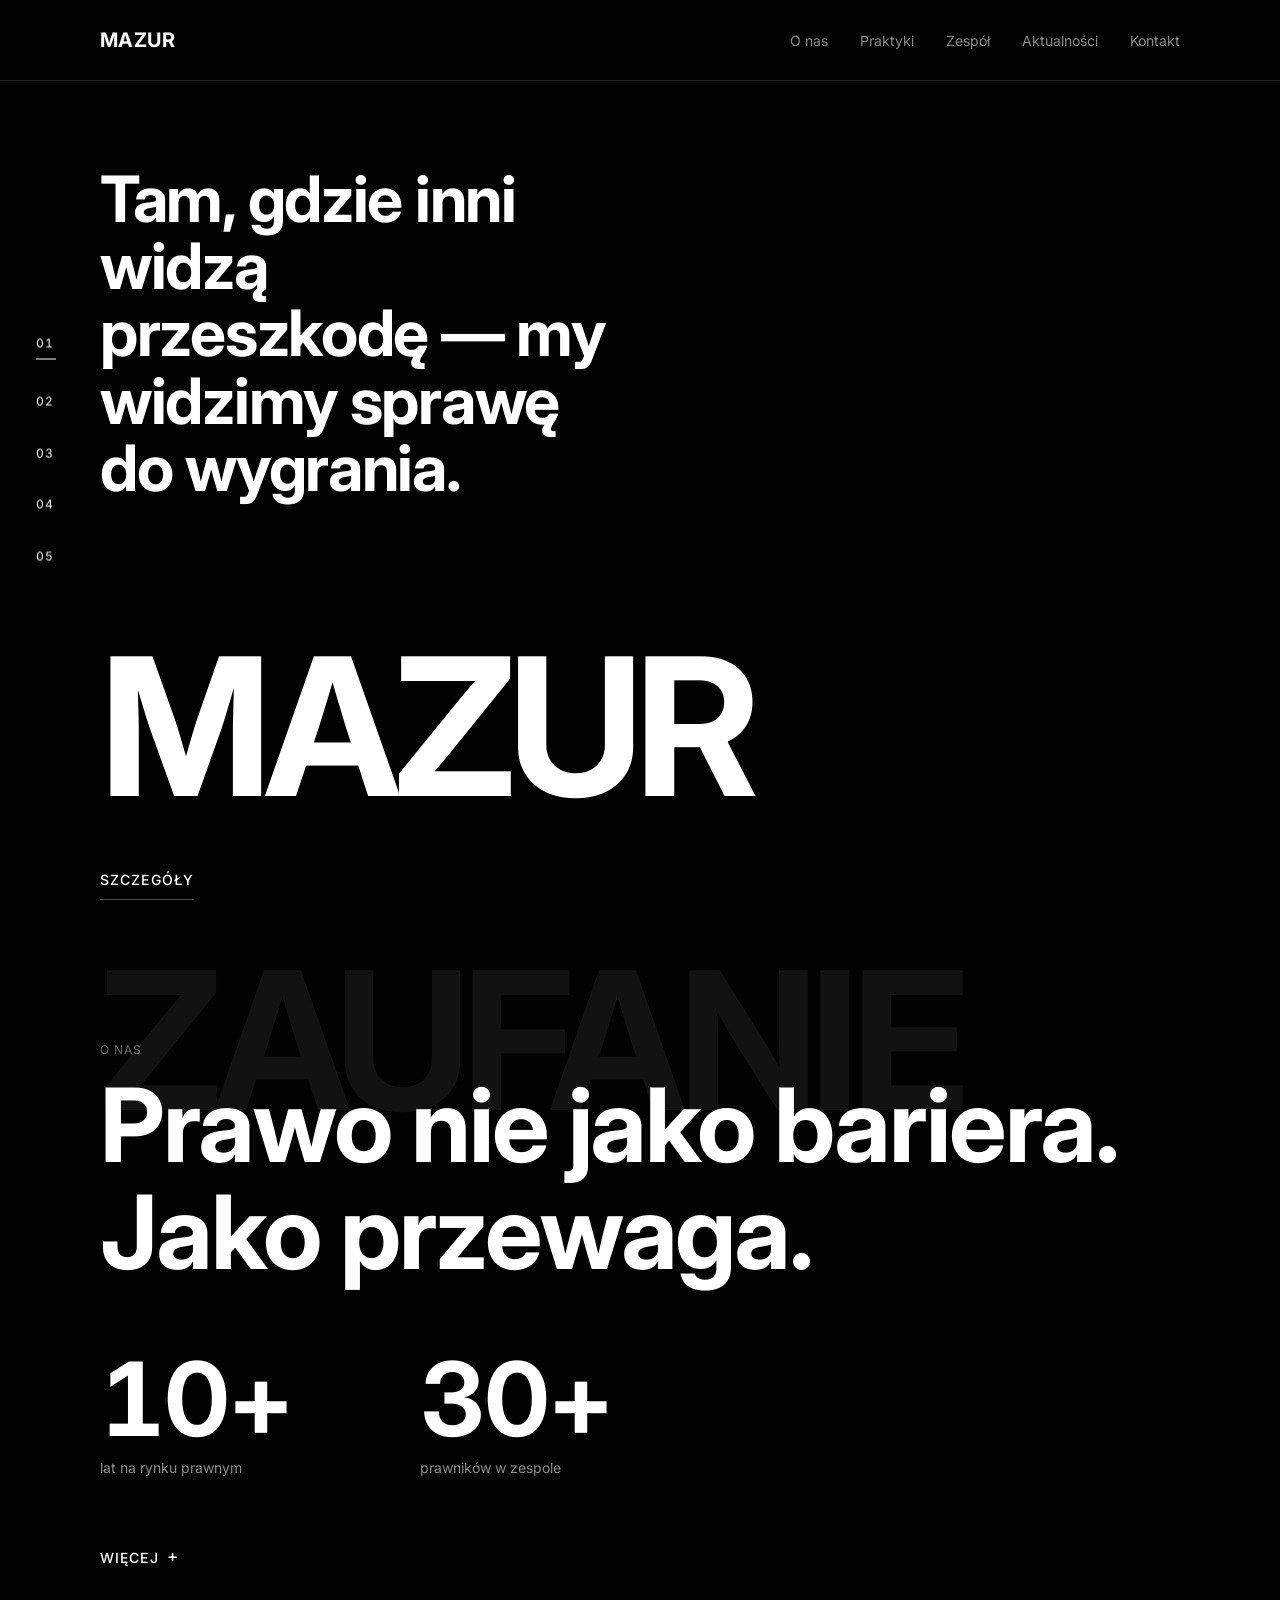
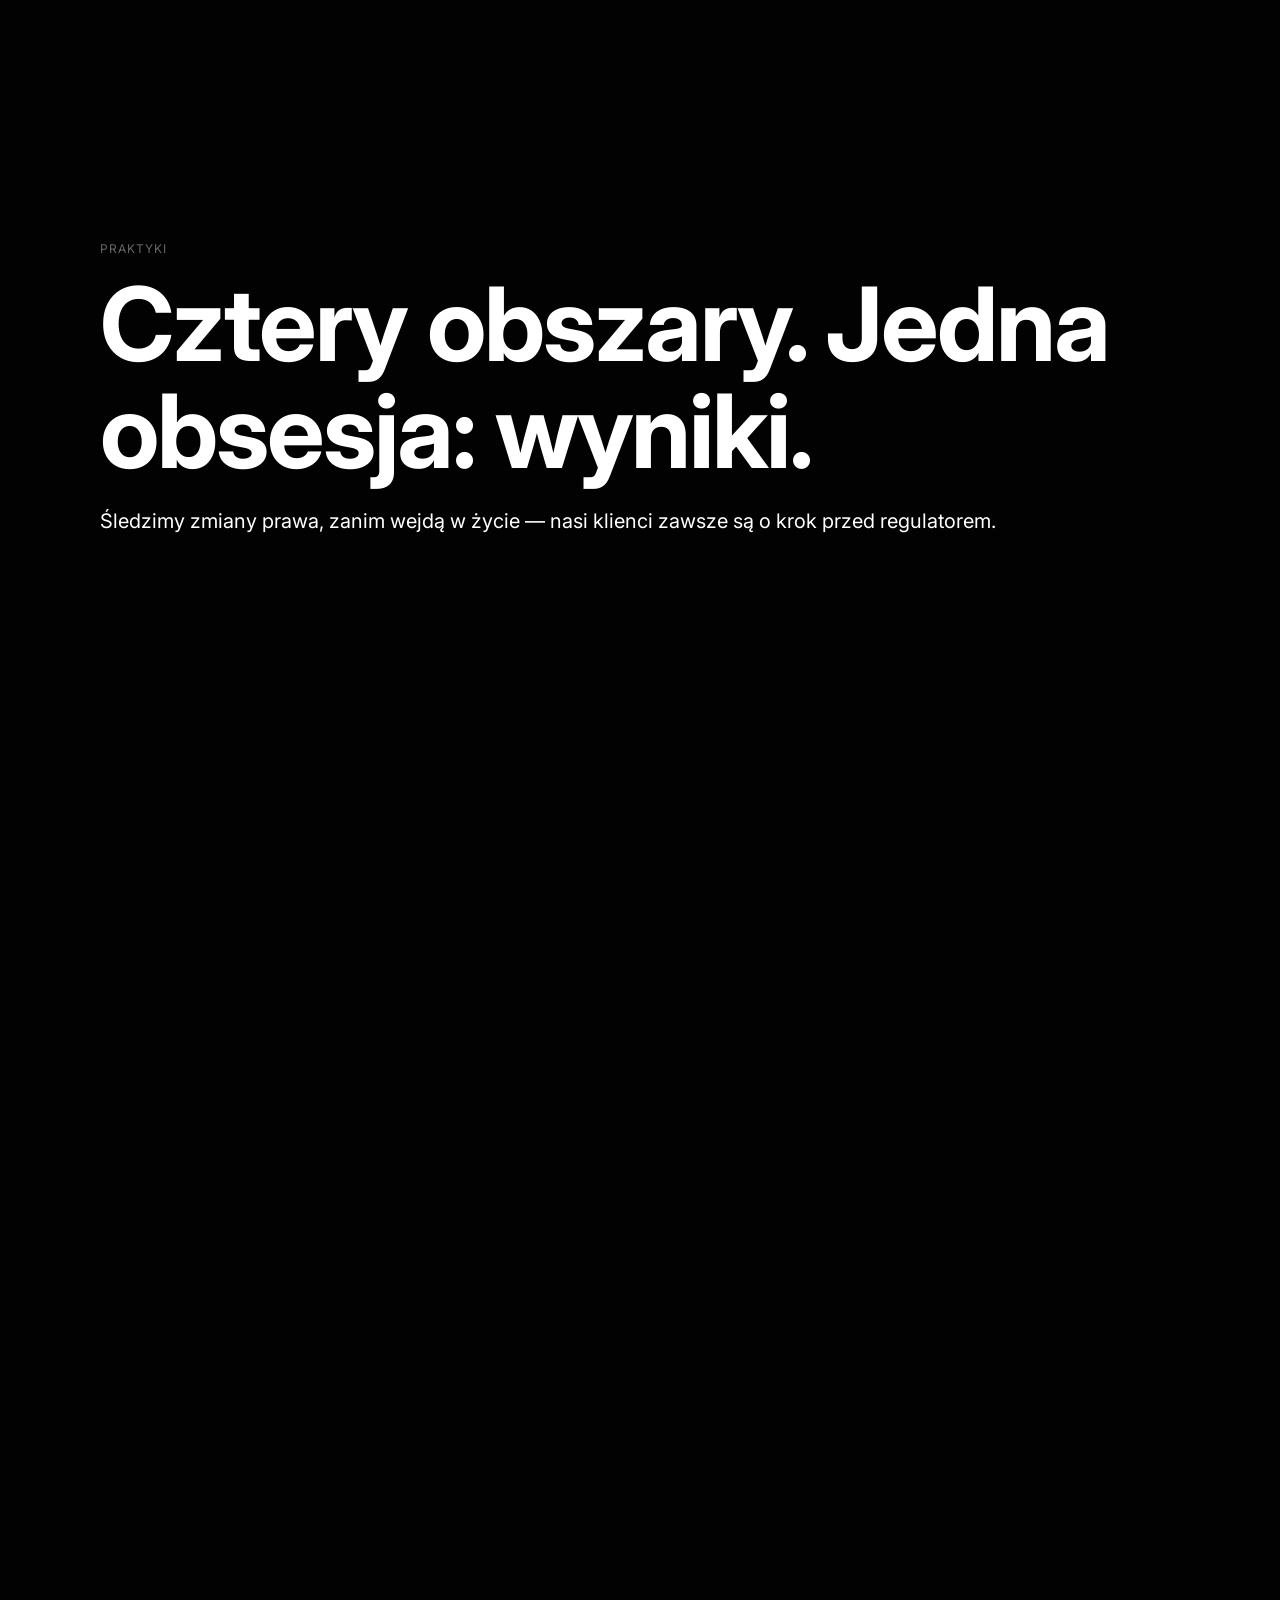
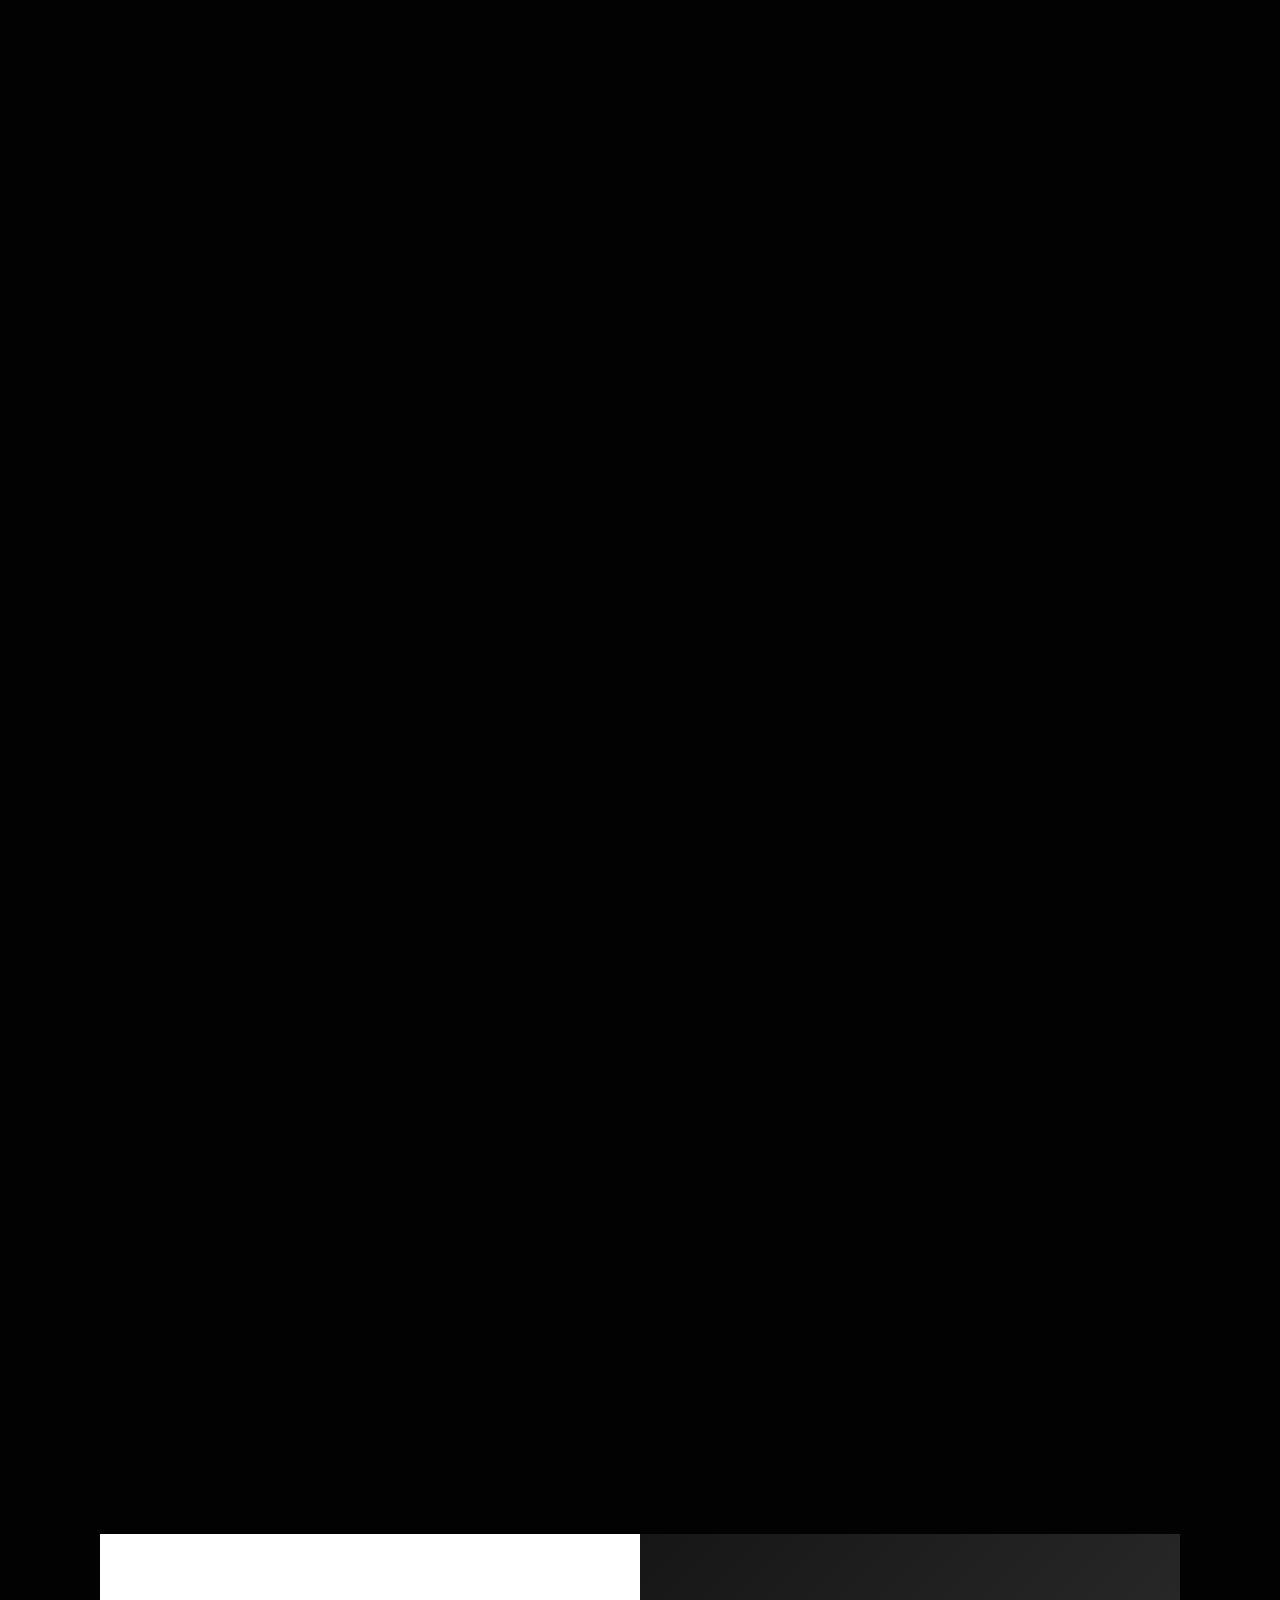
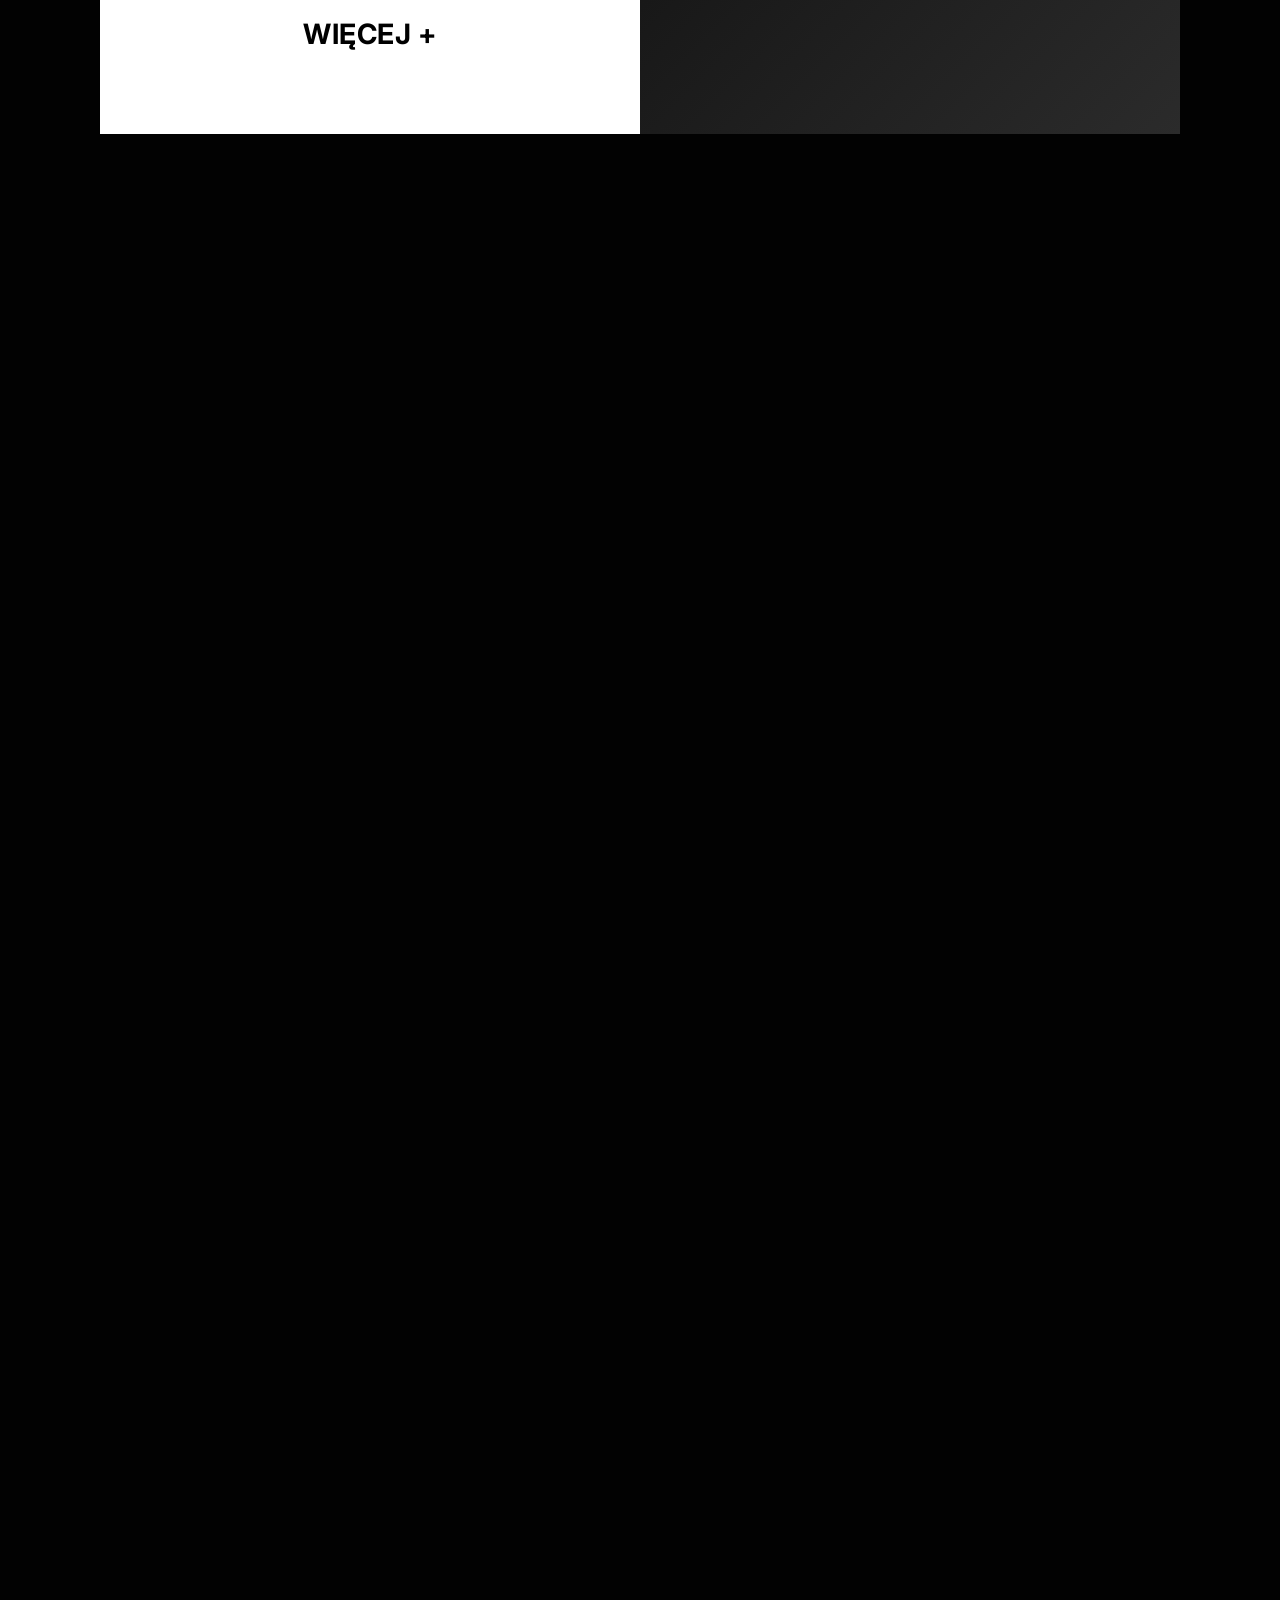
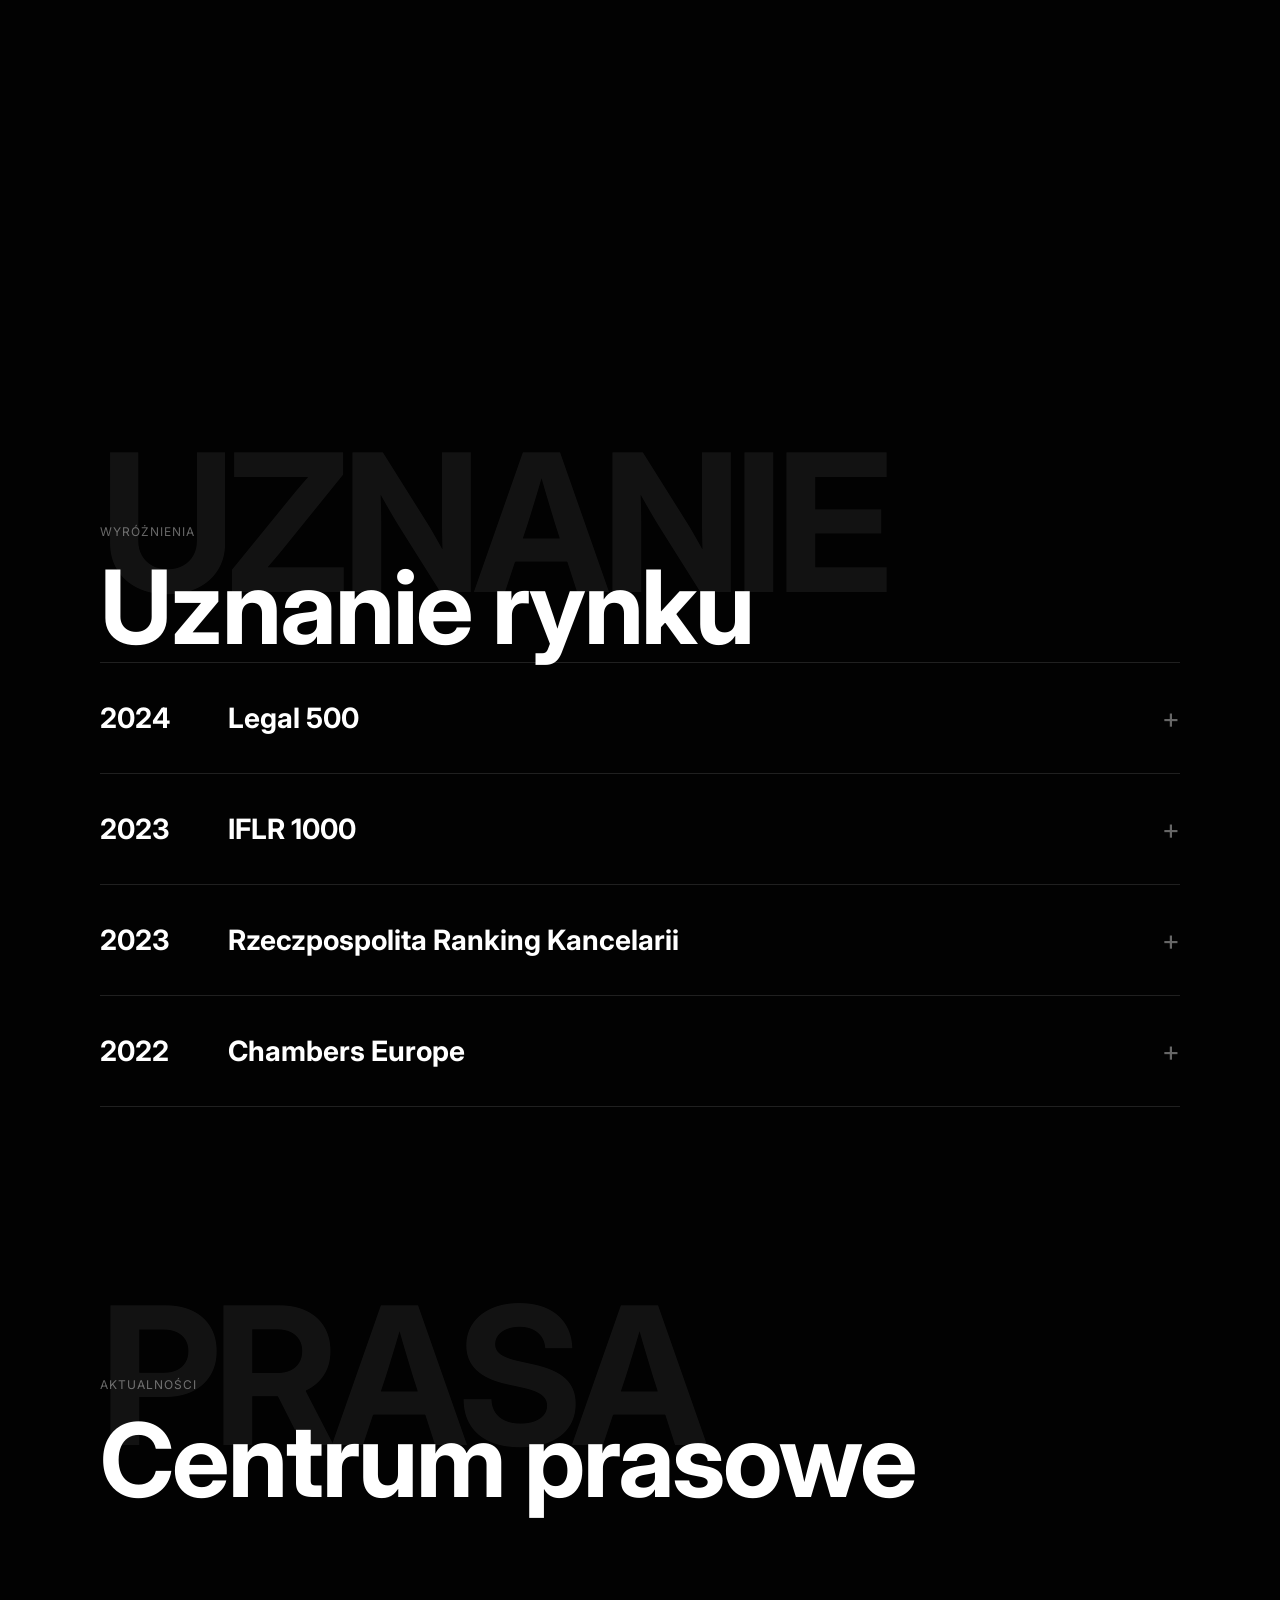
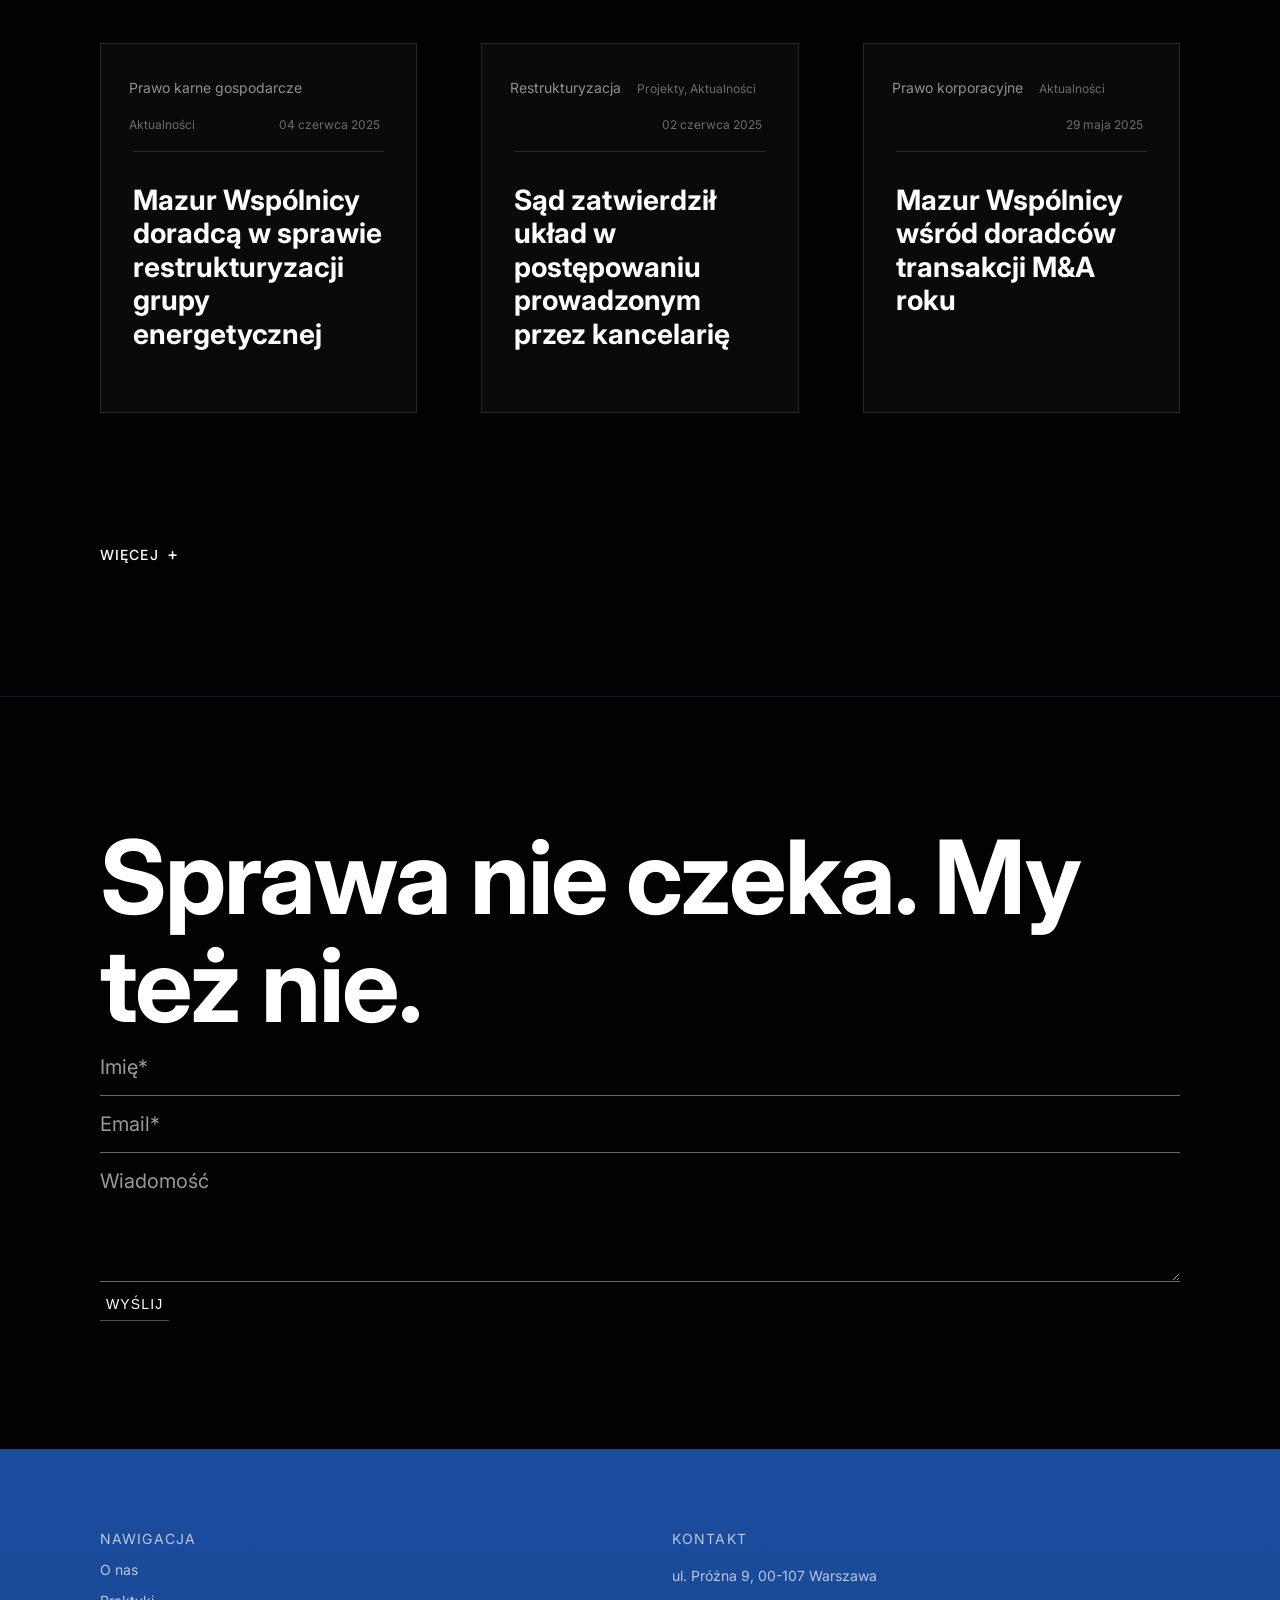
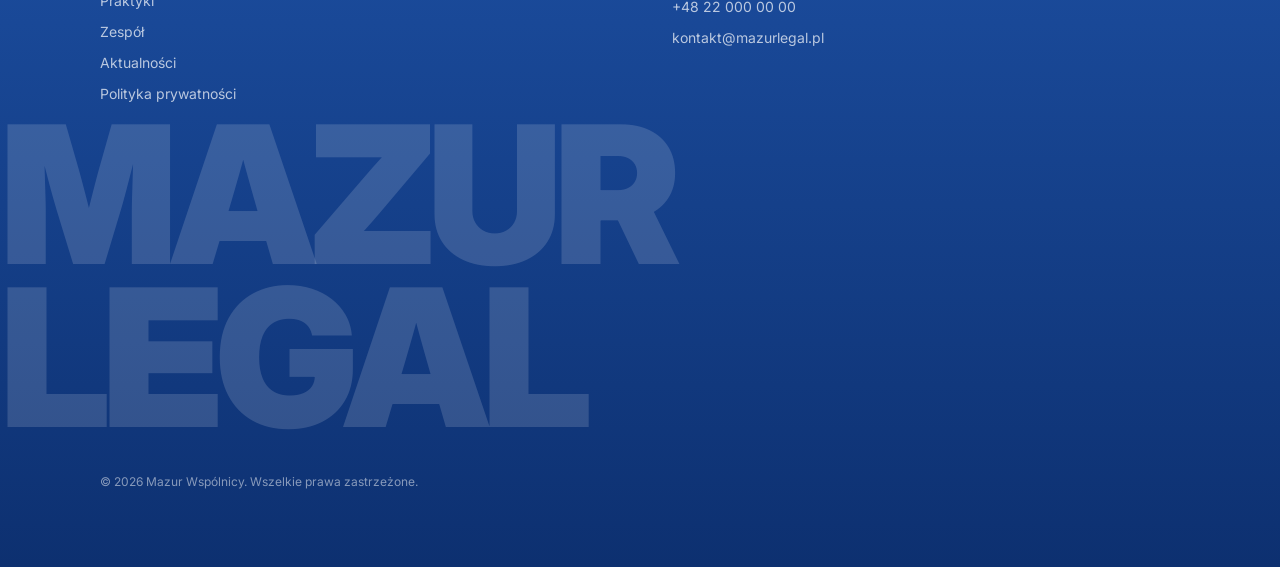
==== index.html @ 5cb29002 "Initial commit — Mazur Wspólnicy corporate site (PACTA EDITORIAL)" ====
<!DOCTYPE html>
<html lang="pl">
<head>
  <meta charset="UTF-8">
  <meta name="viewport" content="width=device-width, initial-scale=1.0">
  <title>Mazur Wspólnicy — Kancelaria Prawna Warszawa | Spory, M&amp;A, Restrukturyzacja</title>
  <meta name="description" content="Nowoczesna kancelaria dla biznesu który myśli inaczej. Prawo korporacyjne, spory, restrukturyzacja. Warszawa.">
  <meta property="og:type" content="website">
  <meta property="og:title" content="Mazur Wspólnicy · Prawo dla ambitnego biznesu">
  <meta property="og:description" content="Prawo korporacyjne, spory, restrukturyzacja. Warszawa.">
  <meta property="og:url" content="https://mazurlegal.pl">
  <meta property="og:image" content="assets/images/og-mazur.jpg">
  <link rel="canonical" href="https://mazurlegal.pl">
  <link rel="icon" type="image/svg+xml" href="data:image/svg+xml,<svg xmlns='http://www.w3.org/2000/svg' viewBox='0 0 32 32'><rect width='32' height='32' fill='%23020202'/><text x='4' y='24' font-family='sans-serif' font-weight='900' font-size='20' fill='white'>M</text></svg>">
  <link rel="stylesheet" href="design-system-editorial.css">
  <script type="application/ld+json">
  {
    "@context": "https://schema.org",
    "@type": "LegalService",
    "name": "Mazur Wspólnicy",
    "url": "https://mazurlegal.pl",
    "foundingDate": "2016",
    "description": "Nowoczesna kancelaria dla biznesu który myśli inaczej. Prawo korporacyjne, spory, restrukturyzacja. Warszawa.",
    "address": {
      "@type": "PostalAddress",
      "streetAddress": "ul. Próżna 9",
      "addressLocality": "Warszawa",
      "postalCode": "00-107",
      "addressCountry": "PL"
    },
    "telephone": "+48-22-000-00-00",
    "email": "kontakt@mazurlegal.pl",
    "knowsAbout": ["Spory sądowe", "Prawo karne gospodarcze", "Restrukturyzacja", "Prawo korporacyjne", "M&A"],
    "areaServed": "Polska"
  }
  </script>
  <script type="application/ld+json">
  {
    "@context": "https://schema.org",
    "@type": "LocalBusiness",
    "name": "Mazur Wspólnicy",
    "url": "https://mazurlegal.pl",
    "telephone": "+48-22-000-00-00",
    "email": "kontakt@mazurlegal.pl",
    "image": "https://mazurlegal.pl/assets/images/og-mazur.jpg",
    "priceRange": "$$$$",
    "address": {
      "@type": "PostalAddress",
      "streetAddress": "ul. Próżna 9",
      "addressLocality": "Warszawa",
      "postalCode": "00-107",
      "addressCountry": "PL"
    },
    "geo": {
      "@type": "GeoCoordinates",
      "latitude": 52.2335,
      "longitude": 21.0062
    },
    "openingHoursSpecification": [
      {
        "@type": "OpeningHoursSpecification",
        "dayOfWeek": ["Monday","Tuesday","Wednesday","Thursday","Friday"],
        "opens": "09:00",
        "closes": "18:00"
      }
    ]
  }
  </script>
</head>
<body>

<a href="#main" class="skip-link">Przejdź do treści głównej</a>

<!-- ═══════════════════════════════════════════════════════════
     NAV — recipe: nav-editorial
     ctaInHeader = false (brak CTA w nav)
     numerale 01-05 tylko w mobile overlay
     ═══════════════════════════════════════════════════════════ -->
<nav class="nav" aria-label="Główna nawigacja">
  <div class="nav-inner">
    <a href="index.html" class="nav-logo">
      MAZUR<span class="nav-logo-sub"></span>
    </a>
    <ul class="nav-links">
      <li><a href="o-kancelarii.html">O nas</a></li>
      <li><a href="praktyki.html">Praktyki</a></li>
      <li><a href="zespol.html">Zespół</a></li>
      <li><a href="aktualnosci.html">Aktualności</a></li>
      <li><a href="#contact">Kontakt</a></li>
    </ul>
    <button id="menu-toggle" class="nav-burger" aria-expanded="false"
            aria-controls="mobile-menu" aria-label="Otwórz menu">☰</button>
  </div>
</nav>

<!-- ═══════════════════════════════════════════════════════════
     CHAPTER INDICATOR — numerale 01-05 (#9)
     Trwała nić rozdziałów, sprzężona ze scrollem, mix-blend-mode
     daje kontrast nad czernią i bielą. Desktop only.
     ═══════════════════════════════════════════════════════════ -->
<nav class="chapter-nav" aria-label="Wskaźnik rozdziału" aria-hidden="true">
  <a href="#about"      data-chapter="0"><span class="chapter-num">01</span></a>
  <a href="#practices"  data-chapter="1"><span class="chapter-num">02</span></a>
  <a href="#team"       data-chapter="2"><span class="chapter-num">03</span></a>
  <a href="#press"      data-chapter="3"><span class="chapter-num">04</span></a>
  <a href="#contact"    data-chapter="4"><span class="chapter-num">05</span></a>
</nav>

<!-- ═══════════════════════════════════════════════════════════
     MOBILE MENU OVERLAY — numerowane 01-05
     ═══════════════════════════════════════════════════════════ -->
<div id="mobile-menu" aria-hidden="true">
  <button id="menu-close" aria-label="Zamknij menu">×</button>
  <a href="o-kancelarii.html"><span class="f-numeral">01</span>O nas</a>
  <a href="praktyki.html"><span class="f-numeral">02</span>Praktyki</a>
  <a href="zespol.html"><span class="f-numeral">03</span>Zespół</a>
  <a href="aktualnosci.html"><span class="f-numeral">04</span>Aktualności</a>
  <a href="#contact"><span class="f-numeral">05</span>Kontakt</a>
</div>

<main id="main">

<!-- ═══════════════════════════════════════════════════════════
     HERO — recipe: hero-editorial-video
     video right + scroll-color text left + mega wordmark bottom
     ═══════════════════════════════════════════════════════════ -->
<section class="hero-editorial bg-base" aria-label="Hero">
  <div class="hero-grid">
    <h1 class="f-h1 scroll-reveal-text hero-statement">
      Tam, gdzie inni widzą przeszkodę — my widzimy sprawę do wygrania.
    </h1>
    <div class="hero-video">
      <video autoplay muted loop playsinline
             poster="assets/images/hero-poster.jpg">
        <source src="assets/video/hero.mp4" type="video/mp4">
      </video>
    </div>
  </div>
  <div class="hero-wordmark f-mega" aria-hidden="true">MAZUR</div>
  <a href="#about" class="btn-text hero-cta">Szczegóły</a>
</section>

<!-- ═══════════════════════════════════════════════════════════
     ABOUT — recipe: about-manifesto
     manifesto + dwie liczby count-up + MORE
     ═══════════════════════════════════════════════════════════ -->
<section id="about" class="section bg-base section-mega-clip" aria-labelledby="about-h">
  <div class="section-mega f-mega mega-grow" data-mega-max="0.07" aria-hidden="true">ZAUFANIE</div>
  <div class="container">
    <p class="f-meta">O nas</p>
    <h2 id="about-h" class="f-display scroll-reveal-text">
      Prawo nie jako bariera. Jako przewaga.
    </h2>
    <div class="stats-row stagger-list">
      <div class="stat">
        <span class="trust-number count-up" data-target="10" data-suffix="+">0+</span>
        <span class="trust-label">lat na rynku prawnym</span>
      </div>
      <div class="stat">
        <span class="trust-number count-up" data-target="30" data-suffix="+">0+</span>
        <span class="trust-label">prawników w zespole</span>
      </div>
    </div>
    <a href="o-kancelarii.html" class="btn-more">Więcej</a>
  </div>
</section>

<!-- ═══════════════════════════════════════════════════════════
     PRACTICES — preambuła (normalny scroll, poza sticky)
     ═══════════════════════════════════════════════════════════ -->
<section id="practices" class="section bg-base" aria-labelledby="practices-h">
  <div class="container">
    <p class="f-meta">Praktyki</p>
    <h2 id="practices-h" class="f-display scroll-reveal-text">
      Cztery obszary. Jedna obsesja: wyniki.
    </h2>
    <p class="f-lead scroll-reveal-text">
      Śledzimy zmiany prawa, zanim wejdą w życie — nasi klienci zawsze
      są o krok przed regulatorem.
    </p>
  </div>
</section>

<!-- ═══════════════════════════════════════════════════════════
     PRACTICES — sticky scroll-outer (zaczyna się od kart)
     ═══════════════════════════════════════════════════════════ -->
<div class="practice-scroll-outer">
  <div class="practice-tabs-section">
    <div class="practice-tabs-nav container">
      <button class="practice-tab is-active" data-tab="0">01</button>
      <button class="practice-tab" data-tab="1">02</button>
      <button class="practice-tab" data-tab="2">03</button>
      <button class="practice-tab" data-tab="3">04</button>
      <span class="practice-tab-indicator" aria-hidden="true"></span>
    </div>

    <div class="practice-tabs-grid container">
      <div class="practice-flip-cards">
        <article class="practice-flip-card is-active" data-index="0">
          <div class="practice-card-inner">
            <span class="practice-card-folio">01</span>
            <p class="practice-card-eyebrow">SPORY SĄDOWE</p>
            <p class="practice-card-lead">Wygrywamy sprawy, które inni uważają za przegrane — skuteczność budujemy na precyzyjnej analizie faktów, nie na pewności siebie.</p>
            <div class="practice-card-footer">
              <p class="practice-card-stat">120+ spraw wygranych</p>
              <span class="practice-card-rule" aria-hidden="true"></span>
              <p class="practice-card-signature">— Anna Mazur, Partner Zarządzający</p>
              <a href="praktyki/spory.html" class="btn-more">Więcej</a>
            </div>
          </div>
        </article>
        <article class="practice-flip-card" data-index="1">
          <div class="practice-card-inner">
            <span class="practice-card-folio">02</span>
            <p class="practice-card-eyebrow">PRAWO KARNE GOSPODARCZE</p>
            <p class="practice-card-lead">Kiedy prokuratura stawia zarzuty, liczy się każda godzina — wchodzimy na akta pierwszego dnia i nie oddajemy terenu.</p>
            <div class="practice-card-footer">
              <p class="practice-card-stat">10 lat specjalizacji karnej</p>
              <span class="practice-card-rule" aria-hidden="true"></span>
              <p class="practice-card-signature">— Tomasz Lewandowski, Partner</p>
              <a href="praktyki/karne.html" class="btn-more">Więcej</a>
            </div>
          </div>
        </article>
        <article class="practice-flip-card" data-index="2">
          <div class="practice-card-inner">
            <span class="practice-card-folio">03</span>
            <p class="practice-card-eyebrow">RESTRUKTURYZACJA</p>
            <p class="practice-card-lead">Ratujemy przedsiębiorstwa, gdy banki już odmawiają — nasz plan układowy daje firmom drugą szansę na wzrost.</p>
            <div class="practice-card-footer">
              <p class="practice-card-stat">2 mld zł uratowanych aktywów</p>
              <span class="practice-card-rule" aria-hidden="true"></span>
              <p class="practice-card-signature">— Piotr Wójcik, Partner</p>
              <a href="praktyki/restrukturyzacja.html" class="btn-more">Więcej</a>
            </div>
          </div>
        </article>
        <article class="practice-flip-card" data-index="3">
          <div class="practice-card-inner">
            <span class="practice-card-folio">04</span>
            <p class="practice-card-eyebrow">PRAWO KORPORACYJNE I M&amp;A</p>
            <p class="practice-card-lead">Transakcje M&amp;A wymagają prawnika myślącego jak CFO — zamykamy przejęcia bez niespodzianek po stronie kupującego.</p>
            <div class="practice-card-footer">
              <p class="practice-card-stat">50+ transakcji M&amp;A</p>
              <span class="practice-card-rule" aria-hidden="true"></span>
              <p class="practice-card-signature">— Julia Kowalczyk, Partner</p>
              <a href="praktyki/korporacyjne.html" class="btn-more">Więcej</a>
            </div>
          </div>
        </article>
      </div><!-- /.practice-flip-cards -->

      <div class="practice-flip-photos">
        <div class="practice-flip-photo is-active" data-index="0">
          <img src="assets/images/practice-litigation.jpg" alt="Spory sądowe" width="1672" height="941" loading="lazy">
        </div>
        <div class="practice-flip-photo" data-index="1">
          <img src="assets/images/practice-criminal.jpg" alt="Prawo karne" width="923" height="941" loading="lazy">
        </div>
        <div class="practice-flip-photo" data-index="2">
          <img src="assets/images/practice-restructuring.jpg" alt="Restrukturyzacja" width="1448" height="1086" loading="lazy">
        </div>
        <div class="practice-flip-photo" data-index="3">
          <img src="assets/images/practice-corporate.jpg" alt="Prawo korporacyjne" width="1448" height="1086" loading="lazy">
        </div>
      </div><!-- /.practice-flip-photos -->
    </div><!-- /.practice-tabs-grid -->

    <div class="practice-flip-dots container" aria-hidden="true">
      <span class="is-active"></span>
      <span></span>
      <span></span>
      <span></span>
    </div>
  </div><!-- /.practice-tabs-section -->
</div><!-- /.practice-scroll-outer -->

<div class="bg-base">
  <div class="container">
    <a href="praktyki.html" class="btn-more-split">
      <span class="btn-more-split-text">WIĘCEJ +</span>
      <span class="btn-more-split-grad" aria-hidden="true"></span>
    </a>
  </div>
</div>

<!-- ═══════════════════════════════════════════════════════════
     TEAM — recipe: team-editorial-white
     BIAŁE TŁO, mega ZESPÓŁ, word-reveal, partner cards klikalne
     ═══════════════════════════════════════════════════════════ -->
<section id="team" class="section section-white" aria-labelledby="team-h">
  <div class="container">
    <p class="f-meta">Zespół</p>
    <p class="f-lead">Przede wszystkim Mazur to</p>
    <h2 id="team-h" class="f-mega team-mega mega-grow" aria-hidden="true">ZESPÓŁ</h2>

    <div class="word-reveal-list">
      <p class="f-display word-reveal">rozumieją biznes</p>
      <p class="f-display word-reveal">nie odpuszczają</p>
      <p class="f-display word-reveal">działają pod presją</p>
      <p class="f-display word-reveal">myślą jak partnerzy</p>
      <p class="f-display word-reveal">wygrywają</p>
    </div>

    <div class="team-grid stagger-list">
      <button class="partner-trigger" data-partner="anna-mazur">
        <img src="assets/images/partner-mazur.jpg" alt="Anna Mazur" width="1086" height="1448" loading="lazy">
        <span class="partner-name">Anna Mazur</span>
        <span class="partner-title">Partner Zarządzający</span>
      </button>
      <button class="partner-trigger" data-partner="tomasz-lewandowski">
        <img src="assets/images/partner-lewandowski.jpg" alt="Tomasz Lewandowski" width="1086" height="1448" loading="lazy">
        <span class="partner-name">Tomasz Lewandowski</span>
        <span class="partner-title">Partner</span>
      </button>
      <button class="partner-trigger" data-partner="julia-kowalczyk">
        <img src="assets/images/partner-kowalczyk.jpg" alt="Julia Kowalczyk" width="1086" height="1448" loading="lazy">
        <span class="partner-name">Julia Kowalczyk</span>
        <span class="partner-title">Partner</span>
      </button>
    </div>

    <a href="zespol.html" class="btn-more">Więcej</a>
  </div>
</section>

<!-- ═══════════════════════════════════════════════════════════
     PARTNER PANELS (position:fixed, poza sekcją)
     Jeden panel per partner, otwierany przez JS
     ═══════════════════════════════════════════════════════════ -->
<div id="panel-anna-mazur" class="partner-panel" aria-hidden="true"
     role="dialog" aria-modal="true" aria-labelledby="panel-label-anna">
  <button class="partner-panel-close" aria-label="Zamknij panel Anny Mazur">CLOSE</button>
  <div class="partner-panel-photo">
    <img src="assets/images/partner-mazur.jpg" alt="Anna Mazur" width="1086" height="1448">
  </div>
  <div class="partner-panel-info">
    <h3 id="panel-label-anna" class="f-h2">Anna Mazur</h3>
    <p class="f-caption">Partner Zarządzający · Spory sądowe</p>
    <dl class="partner-contacts">
      <dt>Telefon</dt>
      <dd><a href="tel:+48220000001">+48 22 000 00 01</a></dd>
      <dt>Email</dt>
      <dd><a href="mailto:a.mazur@mazurlegal.pl">a.mazur@mazurlegal.pl</a></dd>
    </dl>
  </div>
</div>

<div id="panel-tomasz-lewandowski" class="partner-panel" aria-hidden="true"
     role="dialog" aria-modal="true" aria-labelledby="panel-label-tomasz">
  <button class="partner-panel-close" aria-label="Zamknij panel Tomasza Lewandowskiego">CLOSE</button>
  <div class="partner-panel-photo">
    <img src="assets/images/partner-lewandowski.jpg" alt="Tomasz Lewandowski" width="1086" height="1448">
  </div>
  <div class="partner-panel-info">
    <h3 id="panel-label-tomasz" class="f-h2">Tomasz Lewandowski</h3>
    <p class="f-caption">Partner · Prawo karne gospodarcze</p>
    <dl class="partner-contacts">
      <dt>Telefon</dt>
      <dd><a href="tel:+48220000002">+48 22 000 00 02</a></dd>
      <dt>Email</dt>
      <dd><a href="mailto:t.lewandowski@mazurlegal.pl">t.lewandowski@mazurlegal.pl</a></dd>
    </dl>
  </div>
</div>

<div id="panel-julia-kowalczyk" class="partner-panel" aria-hidden="true"
     role="dialog" aria-modal="true" aria-labelledby="panel-label-julia">
  <button class="partner-panel-close" aria-label="Zamknij panel Julii Kowalczyk">CLOSE</button>
  <div class="partner-panel-photo">
    <img src="assets/images/partner-kowalczyk.jpg" alt="Julia Kowalczyk" width="1086" height="1448">
  </div>
  <div class="partner-panel-info">
    <h3 id="panel-label-julia" class="f-h2">Julia Kowalczyk</h3>
    <p class="f-caption">Partner · Prawo korporacyjne i M&amp;A</p>
    <dl class="partner-contacts">
      <dt>Telefon</dt>
      <dd><a href="tel:+48220000003">+48 22 000 00 03</a></dd>
      <dt>Email</dt>
      <dd><a href="mailto:j.kowalczyk@mazurlegal.pl">j.kowalczyk@mazurlegal.pl</a></dd>
    </dl>
  </div>
</div>

<!-- ═══════════════════════════════════════════════════════════
     RECOGNITION WALL — recipe: recognition-wall
     format: rok | nazwa | + (bez opisów, bez gwiazdek)
     ═══════════════════════════════════════════════════════════ -->
<section id="recognition" class="section bg-base section-mega-clip" aria-labelledby="recog-h">
  <div class="section-mega f-mega mega-grow" data-mega-max="0.07" aria-hidden="true">UZNANIE</div>
  <div class="container">
    <p class="f-meta">Wyróżnienia</p>
    <h2 id="recog-h" class="f-display scroll-reveal-text">Uznanie rynku</h2>
    <div class="recognition-row stagger-list from-left">
      <a href="https://www.legal500.com" class="recognition-item"
         target="_blank" rel="noopener noreferrer">
        <span class="recognition-year">2024</span>
        <span class="recognition-name">Legal 500</span>
        <span class="recognition-plus" aria-hidden="true">+</span>
      </a>
      <a href="https://www.iflr1000.com" class="recognition-item"
         target="_blank" rel="noopener noreferrer">
        <span class="recognition-year">2023</span>
        <span class="recognition-name">IFLR 1000</span>
        <span class="recognition-plus" aria-hidden="true">+</span>
      </a>
      <a href="https://www.rp.pl" class="recognition-item"
         target="_blank" rel="noopener noreferrer">
        <span class="recognition-year">2023</span>
        <span class="recognition-name">Rzeczpospolita Ranking Kancelarii</span>
        <span class="recognition-plus" aria-hidden="true">+</span>
      </a>
      <a href="https://chambers.com" class="recognition-item"
         target="_blank" rel="noopener noreferrer">
        <span class="recognition-year">2022</span>
        <span class="recognition-name">Chambers Europe</span>
        <span class="recognition-plus" aria-hidden="true">+</span>
      </a>
    </div>
  </div>
</section>

<!-- ═══════════════════════════════════════════════════════════
     PRESS CENTER — recipe: press-cards-3d
     3 karty newsów, daty, kategorie, 3D CSS rotate
     ═══════════════════════════════════════════════════════════ -->
<section id="press" class="section bg-base section-mega-clip" aria-labelledby="press-h">
  <div class="section-mega f-mega mega-grow" data-mega-max="0.07" aria-hidden="true">PRASA</div>
  <div class="container">
    <p class="f-meta">Aktualności</p>
    <h2 id="press-h" class="f-display scroll-reveal-text">Centrum prasowe</h2>
    <div class="press-grid">
      <a href="https://mazurlegal.pl/aktualnosci/restrukturyzacja-energia"
         class="press-card reveal-fade">
        <div class="press-card-head">
          <span class="press-card-cat">Prawo karne gospodarcze</span>
          <span class="press-card-tags">Aktualności</span>
          <span class="press-card-date">04 czerwca 2025</span>
        </div>
        <p class="press-card-title">
          Mazur Wspólnicy doradcą w sprawie restrukturyzacji grupy energetycznej
        </p>
      </a>
      <a href="https://mazurlegal.pl/aktualnosci/uklad-zatwierdzony"
         class="press-card reveal-fade">
        <div class="press-card-head">
          <span class="press-card-cat">Restrukturyzacja</span>
          <span class="press-card-tags">Projekty, Aktualności</span>
          <span class="press-card-date">02 czerwca 2025</span>
        </div>
        <p class="press-card-title">
          Sąd zatwierdził układ w postępowaniu prowadzonym przez kancelarię
        </p>
      </a>
      <a href="https://mazurlegal.pl/aktualnosci/ma-roku"
         class="press-card reveal-fade">
        <div class="press-card-head">
          <span class="press-card-cat">Prawo korporacyjne</span>
          <span class="press-card-tags">Aktualności</span>
          <span class="press-card-date">29 maja 2025</span>
        </div>
        <p class="press-card-title">
          Mazur Wspólnicy wśród doradców transakcji M&amp;A roku
        </p>
      </a>
    </div>
    <a href="aktualnosci.html" class="btn-more">Więcej</a>
  </div>
</section>

<!-- ═══════════════════════════════════════════════════════════
     CONTACT + FOOTER — recipe: contact-editorial-gradient + footer-editorial
     Jeden ciągły niebieski gradient — contact i footer to jeden blok
     ═══════════════════════════════════════════════════════════ -->
<div class="contact-footer-wrap">

  <!-- contact-editorial-gradient -->
  <section id="contact" class="section" aria-labelledby="contact-h">
    <!-- #1 climax: czerń nad gradient, cofa się od dołu gdy Contact wchodzi -->
    <div class="contact-rise" aria-hidden="true"></div>
    <div class="container">
      <h2 id="contact-h" class="f-display scroll-reveal-text">Sprawa nie czeka. My też nie.</h2>
      <form id="contact-form" class="contact-form reveal-fade" novalidate>
        <!-- honeypot — bot wypełni, formularz odrzucony -->
        <input type="text" name="_hp" tabindex="-1" autocomplete="off"
               aria-hidden="true"
               style="position:absolute;left:-9999px;width:1px;height:1px;opacity:0;overflow:hidden;">
        <input type="text" name="name" placeholder="Imię*" required
               aria-label="Imię" autocomplete="given-name">
        <input type="email" name="email" placeholder="Email*" required
               aria-label="Email" autocomplete="email">
        <textarea name="message" rows="4" placeholder="Wiadomość"
                  aria-label="Wiadomość"></textarea>
        <button type="submit" class="btn-text">Wyślij</button>
        <p id="form-success" role="status" tabindex="-1">
          Dziękujemy. Odpowiemy najszybciej jak to możliwe.
        </p>
      </form>
    </div>
  </section>

  <!-- footer-editorial -->
  <footer class="footer" aria-label="Stopka">
    <div class="container footer-cols">
      <div>
        <p class="f-meta">Nawigacja</p>
        <a href="o-kancelarii.html">O nas</a>
        <a href="praktyki.html">Praktyki</a>
        <a href="zespol.html">Zespół</a>
        <a href="aktualnosci.html">Aktualności</a>
        <a href="privacy-policy.html">Polityka prywatności</a>
      </div>
      <div>
        <p class="f-meta">Kontakt</p>
        <p>ul. Próżna 9, 00-107 Warszawa</p>
        <a href="tel:+48220000000">+48 22 000 00 00</a>
        <a href="mailto:kontakt@mazurlegal.pl">kontakt@mazurlegal.pl</a>
      </div>
    </div>
    <div class="footer-wordmark f-mega" aria-hidden="true">MAZUR LEGAL</div>
    <p class="footer-copyright">© 2026 Mazur Wspólnicy. Wszelkie prawa zastrzeżone.</p>
  </footer>

</div><!-- /.contact-footer-wrap -->

</main>

<script src="animations-editorial.js"></script>
</body>
</html>
---- design-system-editorial.css ----
/* ============================================================
   PACTA EDITORIAL — Design System
   Archetyp: editorial-luxury law firm (Ario-class)
   Dla: ambitne kancelarie, repozycjonowanie premium, młode zespoły
   Energia: confident, intellectual, editorial, non-traditional
   Anti-archetyp: Traditional Prestige (marmury, kolumny, złoto)
   Referencje: Kinfolk, Monocle, editorial magazines
   ============================================================

   POMIARY (z reverse engineering ario.law):
   - Background #020202, Text #FFFFFF (potwierdzone)
   - Padding-inline 100px desktop (zmierzone)
   - Bloki treści ~853-893px (zmierzone — wąskie, NIE full-width)
   - Display font: estymacja clamp do ~14rem (DO POTWIERDZENIA)
   - Hero copy 30px na mobile (potwierdzone)
   - Scroll-color: rgba(255,255,255,0.25)→1 (estymacja w zmierzonym zakresie)
   - GSAP + ScrollTrigger + Barba, native scroll, native cursor
   ============================================================ */

@import url('https://fonts.googleapis.com/css2?family=Inter:wght@400;500;600;700;800;900&display=swap');
/* Inter jako proxy dla ario-sans — geometric grotesque, dostępny.
   Jeśli masz licencję na właściwy custom sans, podmień --font-display/-body. */

:root {
  /* --- Kolory: ekstremalny minimalizm --- */
  --bg:               #020202;   /* czerń absolutna — tło całej strony */
  --bg-elevated:      #0A0A0A;   /* ledwie jaśniejsze — sekcje wyróżnione */
  --text:             #FFFFFF;   /* biel — tekst aktywny */
  --text-dim:         rgba(255, 255, 255, 0.25);  /* scroll-coloring stan nieaktywny */
  --text-muted:       rgba(255, 255, 255, 0.55);  /* captions, meta, secondary */
  --text-faint:       rgba(255, 255, 255, 0.40);  /* numerale nav, daty */

  --border:           rgba(255, 255, 255, 0.12);  /* subtelne linie */
  --border-strong:    rgba(255, 255, 255, 0.30);

  /* Jedyny kolor w całym systemie — blue gradient w sekcji kontaktu */
  --accent-grad-from: #1E5BB8;
  --accent-grad-to:   #4A90E2;
  --accent:           #4A90E2;   /* link/hover gdy potrzebny akcent */

  /* --- Typografia: jeden sans, cała siła w skali i wadze --- */
  --font-display: 'Inter', system-ui, -apple-system, sans-serif;
  --font-body:    'Inter', system-ui, -apple-system, sans-serif;

  /* --- Skala typograficzna — TYPOGRAFIA JAKO ARCHITEKTURA --- */
  /* Display: gigantyczne słowa wypełniające viewport (Practice, TEAM, OPPORTUNITIES) */
  --text-mega:    clamp(4rem, 15vw, 14rem);    /* 64px → 224px — signature words */
  --text-display: clamp(2.5rem, 8vw, 7rem);    /* duże nagłówki sekcji */
  --text-h1:      clamp(2rem, 5vw, 4rem);       /* hero statement */
  --text-h2:      clamp(1.75rem, 4vw, 3rem);    /* section headline */
  --text-h3:      clamp(1.25rem, 2.5vw, 1.75rem);
  --text-lg:      1.25rem;     /* 20px — lead */
  --text-base:    1rem;        /* 16px — body */
  --text-sm:      0.875rem;    /* 14px — nav, caption */
  --text-xs:      0.75rem;     /* 12px — numerale, meta */

  /* --- Wagi — od light po black, kontrast jest narzędziem --- */
  --weight-normal:   400;
  --weight-medium:   500;
  --weight-semibold: 600;
  --weight-bold:     700;
  --weight-extrabold:800;
  --weight-black:    900;

  /* --- Line heights — display bardzo ciasny --- */
  --leading-none:    0.95;   /* mega display words */
  --leading-tight:   1.05;   /* duże nagłówki */
  --leading-snug:    1.2;
  --leading-normal:  1.5;
  --leading-relaxed: 1.65;

  /* --- Letter spacing --- */
  --tracking-mega:   -0.04em;  /* gigantyczne słowa — bardzo ciasno */
  --tracking-tight:  -0.02em;
  --tracking-normal: 0;
  --tracking-wide:   0.02em;
  --tracking-caps:   0.08em;   /* nav numerale, labele */

  /* --- Spacing (z audytu: xs:8 sm:16 md:32 lg:64 xl:128) --- */
  --space-xs:  0.5rem;    /* 8 */
  --space-sm:  1rem;      /* 16 */
  --space-md:  2rem;      /* 32 */
  --space-lg:  4rem;      /* 64 */
  --space-xl:  8rem;      /* 128 */
  --space-2xl: 12rem;     /* 192 — sekcje editorial mają DUŻO oddechu */

  /* --- Layout (zmierzone) --- */
  --pad-inline:     100px;     /* desktop — stała rama boczna */
  --pad-inline-mob: 24px;      /* mobile */
  --content-width:  880px;     /* wąskie bloki treści — NIE full width */
  --container-max:  1600px;    /* zewnętrzna granica */

  /* --- Radius: ZERO. Bezwzględnie. --- */
  --radius: 0;

  /* --- Shadow: NONE. Editorial nie używa cieni. --- */
  --shadow: none;

  /* --- Motion (GSAP defaults dla tego typu) --- */
  --dur-fast:   0.4s;
  --dur-med:    0.6s;
  --dur-slow:   1s;
  --ease:       cubic-bezier(0.16, 1, 0.3, 1);   /* power3.out equivalent */
  --stagger:    0.06s;

  /* #6 Jeden gest wejścia treści: lift 14px + ten sam easing/dur.
     Kierunek (oś) to JEDYNA modulacja per-lista (#10). */
  --reveal-lift: 14px;

  /* Górny padding nagłówków podstron (pod fixed nav). Responsywny —
     desktop daje editorial oddech, mobile kasuje nadmiarowy margines. */
  --interior-top: calc(80px + var(--space-xl));
}

/* Mobile: mniejszy nav (64px) + ciaśniejszy oddech nagłówka podstrony */
@media (max-width: 768px) {
  :root { --interior-top: calc(64px + var(--space-md)); }
}

/* ─── Reset / base ─────────────────────────────────────────── */

* { box-sizing: border-box; }

html {
  /* Dekoracyjne mega-teksty (section-mega, footer-wordmark) celowo wychodzą poza
     ramę. iOS Safari je przycina; Android Chrome tworzył z nich poziomy scroll.
     overflow-x: clip wyrównuje Android — nie tworzy scroll-kontenera, więc
     pionowy position:sticky (sekcja praktyk) działa bez zmian. */
  overflow-x: clip;
}

body {
  margin: 0;
  overflow-x: clip;          /* j.w. — podwójne zabezpieczenie, gdy body jest scroll-kontenerem */
  background: var(--bg);
  color: var(--text);
  font-family: var(--font-body);
  font-size: var(--text-base);
  line-height: var(--leading-relaxed);
  font-weight: var(--weight-normal);
  -webkit-font-smoothing: antialiased;
}

/* ─── Typografia ───────────────────────────────────────────── */

.f-mega {
  font-family: var(--font-display);
  font-size: var(--text-mega);
  font-weight: var(--weight-bold);
  line-height: var(--leading-none);
  letter-spacing: var(--tracking-mega);
  margin: 0;
}

.f-display {
  font-family: var(--font-display);
  font-size: var(--text-display);
  font-weight: var(--weight-bold);
  line-height: var(--leading-tight);
  letter-spacing: var(--tracking-tight);
  margin: 0;
}

.f-h1 {
  font-family: var(--font-display);
  font-size: var(--text-h1);
  font-weight: var(--weight-bold);
  line-height: var(--leading-tight);
  letter-spacing: var(--tracking-tight);
  margin: 0;
}

.f-h2 {
  font-family: var(--font-display);
  font-size: var(--text-h2);
  font-weight: var(--weight-bold);
  line-height: var(--leading-snug);
  letter-spacing: var(--tracking-tight);
  margin: 0;
}

.f-h3 {
  font-family: var(--font-display);
  font-size: var(--text-h3);
  font-weight: var(--weight-semibold);
  line-height: var(--leading-snug);
  margin: 0;
}

.f-lead {
  font-size: var(--text-lg);
  font-weight: var(--weight-normal);
  line-height: var(--leading-normal);
  color: var(--text);
}

.f-body {
  font-size: var(--text-base);
  line-height: var(--leading-relaxed);
  color: var(--text-muted);
}

.f-caption {
  font-size: var(--text-sm);
  color: var(--text-muted);
  line-height: var(--leading-normal);
}

.f-meta {
  font-size: var(--text-xs);
  color: var(--text-faint);
  letter-spacing: var(--tracking-caps);
  text-transform: uppercase;
}

/* --- Numeral (nav 01-05, sekcje) — Ario signature --- */
.f-numeral {
  font-size: var(--text-xs);
  font-weight: var(--weight-normal);
  color: var(--text-faint);
  letter-spacing: var(--tracking-caps);
  display: block;
}

/* ─── Scroll-driven text coloring (GSAP ScrollTrigger) ─────── */
/* Tekst startuje dim, rozjaśnia się przy scroll. JS dodaje .is-lit */

.scroll-reveal-text {
  color: var(--text-dim);
  transform: translateY(var(--reveal-lift));   /* #6 jeden gest: color-light + lift */
  transition: color var(--dur-med) var(--ease),
              transform var(--dur-med) var(--ease);
}
.scroll-reveal-text.is-lit {
  color: var(--text);
  transform: none;
}
/* Hero statement scrubuje transform inline (JS) — nie nakładaj lift bazowego */
.hero-statement { transform: none; }

/* Per-word reveal (sekcja Team: "love the law / take action / ...") */
.word-reveal > span {
  display: inline-block;
  opacity: 0;
  transform: translateY(0.4em);
  transition: opacity var(--dur-med) var(--ease),
              transform var(--dur-med) var(--ease);
}
.word-reveal.is-visible > span {
  opacity: 1;
  transform: none;
}

/* ─── Layout ───────────────────────────────────────────────── */

.container {
  max-width: var(--container-max);
  margin-inline: auto;
  padding-inline: var(--pad-inline);
}

@media (max-width: 768px) {
  .container { padding-inline: var(--pad-inline-mob); }
}

/* Wąski blok treści — editorial column, NIE full width */
.content-col {
  max-width: var(--content-width);
}

/* ─── Manifesto — duże oświetlane zdania (scroll-color narracja) ──
   Statements rozświetlają się sekwencyjnie w trakcie scrolla (każdy
   .scroll-reveal-text dim→white gdy wchodzi w viewport). Duży gap =
   reveal jeden po drugim + editorial oddech. Używane na o-kancelarii. */
.manifesto {
  display: flex;
  flex-direction: column;
  gap: var(--space-xl);
  max-width: 62rem;
}
.manifesto-line {
  font-family: var(--font-display);
  font-size: var(--text-h2);
  font-weight: var(--weight-bold);
  line-height: var(--leading-tight);
  letter-spacing: var(--tracking-tight);
  margin: 0;
}
/* akcent w zdaniu — biały od razu (gdy reszta dim), prowadzi reveal.
   Kluczowa fraza świeci pierwsza, reszta linii dopala się przy scrollu. */
.manifesto-line em {
  font-style: normal;
  color: var(--text);
}
@media (max-width: 768px) {
  .manifesto { gap: var(--space-lg); }
}

/* ─── About facts — mega-word watermark + tekst na wierzchu ──────
   „DLA KOGO" / „ZASIĘG" są tłem (jak MAZUR/PRASA/UZNANIE), prawe,
   przezroczyste. Litery wpadają jedna po jednej przy scrollu.
   Tekst „Działamy..." i „Jesteśmy z Warszawy..." na wierzchu, lewy. */
.about-fact {
  position: relative;
  overflow: clip;
  padding-top: var(--space-md);                   /* 2rem = 32px */
  padding-bottom: calc(var(--space-sm) + 0.3em);  /* 1rem + margines na ogonki Ę */
  border-top: 1px solid var(--border);
  min-height: 5rem;
}
.about-fact:last-child { border-bottom: 1px solid var(--border); }

/* mega-watermark: mniejszy font → nie wchodzi na tekst */
.about-fact-bg {
  position: absolute;
  right: var(--pad-inline);
  bottom: 0.18em;   /* nie ujemne — ogonki Ę nie obcięte przez clip */
  font-family: var(--font-display);
  font-size: clamp(4rem, 9vw, 10rem);
  font-weight: var(--weight-black);
  line-height: 0.85;
  letter-spacing: var(--tracking-mega);
  color: rgba(255, 255, 255, 0.09);
  white-space: nowrap;
  pointer-events: none;
  user-select: none;
}

/* litery: wolniej (0.6s), startują niżej (0.2em) — bardziej „ktoś pisze" */
.about-fact-bg span {
  display: inline-block;
  opacity: 0;
  transform: translateY(0.2em);
  transition: opacity 0.6s ease, transform 0.6s ease;
}
.about-fact.is-visible .about-fact-bg span {
  opacity: 1;
  transform: none;
}

/* tekst — lewy blok, nie zachodzi na watermark (który zaczyna ~590px od lewej) */
.about-body {
  position: relative;
  z-index: 1;
  max-width: 26rem;   /* ~416px — watermark od ~590px, odstęp ~175px */
  font-size: clamp(1.5rem, 2.2vw, 2rem);
  line-height: 1.3;
  letter-spacing: var(--tracking-tight);
  font-weight: var(--weight-normal);
  color: var(--text);
  margin: 0;
}

@media (max-width: 768px) {
  .about-fact-bg {
    font-size: clamp(2.5rem, 16vw, 5rem);
    right: var(--pad-inline-mob);
    bottom: 0.14em;
  }
  .about-body { max-width: 100%; }
}

@media (prefers-reduced-motion: reduce) {
  .about-fact-bg span { opacity: 1; transform: none; transition: none; }
}

/* Sekcja — editorial oddech pionowy (ujednolicony rytm między sekcjami).
   Zredukowany z 2xl→xl: zachowuje premium, poprawia gęstość informacji. */
.section {
  padding-block: var(--space-xl);
}
@media (max-width: 768px) {
  .section { padding-block: var(--space-lg); }
}

.bg-base     { background: var(--bg); }
.bg-elevated { background: var(--bg-elevated); }

/* ─── Broken / asymmetric grid helpers ─────────────────────── */
/* Editorial layout — elementy celowo łamią symetrię */

.grid-editorial {
  display: grid;
  grid-template-columns: repeat(12, 1fr);
  gap: var(--space-md);
}
.col-left  { grid-column: 1 / 7; }
.col-right { grid-column: 8 / 13; }
.col-narrow{ grid-column: 1 / 5; }
.col-wide  { grid-column: 1 / 10; }
.col-offset{ grid-column: 4 / 11; }   /* przesunięcie — łamie symetrię */

@media (max-width: 768px) {
  .grid-editorial { grid-template-columns: 1fr; }
  .col-left, .col-right, .col-narrow, .col-wide, .col-offset {
    grid-column: 1 / -1;
  }
}

/* ─── Navigation ───────────────────────────────────────────── */

.nav {
  position: fixed;
  top: 0;
  left: 0;
  right: 0;
  z-index: 100;
  background: var(--bg);
  border-bottom: 1px solid var(--border);
}

.nav-inner {
  display: flex;
  align-items: center;
  justify-content: space-between;
  height: 80px;
  padding-inline: var(--pad-inline);
}
@media (max-width: 768px) {
  .nav-inner { padding-inline: var(--pad-inline-mob); height: 64px; }
}

.nav-logo {
  font-family: var(--font-display);
  font-weight: var(--weight-bold);
  font-size: var(--text-lg);
  letter-spacing: var(--tracking-wide);
  color: var(--text);
  text-decoration: none;
}

.nav-links {
  display: flex;
  align-items: center;
  gap: var(--space-md);
  list-style: none;
  margin: 0;
  padding: 0;
}

.nav-links a {
  font-size: var(--text-sm);
  font-weight: var(--weight-normal);
  color: var(--text-muted);
  text-decoration: none;
  transition: color var(--dur-fast) var(--ease);
}
.nav-links a:hover,
.nav-links a[aria-current="page"] {
  color: var(--text);
}

/* ─── Buttons / CTA ────────────────────────────────────────── */
/* Editorial: text + line, nie solid buttons */

.btn-text {
  display: inline-flex;
  align-items: center;
  gap: var(--space-sm);
  font-size: var(--text-sm);
  font-weight: var(--weight-medium);
  color: var(--text);
  text-decoration: none;
  letter-spacing: var(--tracking-caps);
  text-transform: uppercase;
  padding-bottom: var(--space-xs);
  border-bottom: 1px solid var(--border-strong);
  transition: border-color var(--dur-fast) var(--ease),
              gap var(--dur-fast) var(--ease);
  cursor: pointer;
  background: none;
  border-top: none; border-left: none; border-right: none;
}
.btn-text:hover {
  border-bottom-color: var(--text);
  gap: var(--space-md);
}

/* "More +" pattern z Ario */
.btn-more {
  display: inline-flex;
  align-items: center;
  gap: var(--space-xs);
  font-size: var(--text-sm);
  font-weight: var(--weight-medium);
  color: var(--text);
  text-decoration: none;
  letter-spacing: var(--tracking-caps);
  text-transform: uppercase;
}
.btn-more::after {
  content: '+';
  font-size: 1.2em;
  transition: transform var(--dur-fast) var(--ease);
}
.btn-more:hover::after {
  transform: rotate(90deg);
}

/* ─── Practice item (z twarzą Head of Practice) ────────────── */

.practice-item {
  display: grid;
  grid-template-columns: 5rem 1fr auto;
  gap: var(--space-md);
  align-items: start;
  padding-block: var(--space-lg);
  border-top: 1px solid var(--border);
}
.practice-num {
  font-size: var(--text-xs);
  color: var(--text-faint);
  letter-spacing: var(--tracking-caps);
}
.practice-title {
  font-family: var(--font-display);
  font-size: var(--text-h3);
  font-weight: var(--weight-semibold);
  color: var(--text);
}
.practice-head {
  font-size: var(--text-sm);
  color: var(--text-muted);
}
@media (max-width: 768px) {
  .practice-item { grid-template-columns: 1fr; gap: var(--space-sm); }
}

/* ─── Recognition wall (ranking + rok) ─────────────────────── */
/* Z Ario (klatka 60): wiersze "Rok | Nazwa rankingu | +", nie grid kafelków */

.recognition-row {
  display: flex;
  flex-direction: column;
}
.recognition-item {
  display: grid;
  grid-template-columns: 6rem 1fr auto;
  align-items: center;
  gap: var(--space-md);
  padding-block: var(--space-md);
  border-top: 1px solid var(--border);
  text-decoration: none;
  transition: padding-left var(--dur-fast) var(--ease);
}
.recognition-item:last-child {
  border-bottom: 1px solid var(--border);
}
.recognition-item:hover {
  padding-left: var(--space-sm);
}
.recognition-year {
  font-size: var(--text-h3);
  font-weight: var(--weight-bold);
  color: var(--text);
}
.recognition-name {
  font-size: var(--text-h3);
  font-weight: var(--weight-bold);
  color: var(--text);
}
.recognition-plus {
  font-size: var(--text-h3);
  color: var(--text-faint);
  transition: transform var(--dur-fast) var(--ease);
}
.recognition-item:hover .recognition-plus {
  transform: rotate(90deg);
  color: var(--text);
}

@media (max-width: 768px) {
  .recognition-item {
    grid-template-columns: 4rem 1fr auto;
    gap: var(--space-sm);
  }
  .recognition-year, .recognition-name { font-size: var(--text-lg); }
}

/* ─── Trust numbers (10+, 30+) ─────────────────────────────── */

.trust-number {
  font-family: var(--font-display);
  font-size: var(--text-display);
  font-weight: var(--weight-bold);
  line-height: var(--leading-none);
  letter-spacing: var(--tracking-tight);
  color: var(--text);
}
.trust-label {
  font-size: var(--text-sm);
  color: var(--text-muted);
}

/* ─── Timeline (oś lat 2015→2024) ──────────────────────────── */

.timeline-years {
  display: flex;
  gap: var(--space-md);
  flex-wrap: wrap;
  border-bottom: 1px solid var(--border);
  padding-bottom: var(--space-md);
}
.timeline-year {
  font-size: var(--text-base);
  color: var(--text-faint);
  cursor: pointer;
  transition: color var(--dur-fast) var(--ease);
}
.timeline-year.is-active {
  color: var(--text);
  font-weight: var(--weight-bold);
}
.timeline-big {
  font-family: var(--font-display);
  font-size: var(--text-mega);
  font-weight: var(--weight-black);
  line-height: var(--leading-none);
  letter-spacing: var(--tracking-mega);
  color: var(--text);
}

/* ─── Contact + Footer — jeden ciągły blue gradient ───────── */
/* POTWIERDZONE w nagraniu klatka 80: contact i footer to jedno tło */

.contact-footer-wrap {
  background: linear-gradient(180deg, var(--accent-grad-from) 0%, #1a4a9a 60%, #0d3070 100%);
  color: var(--text);
}

/* ─── #1 Press→Contact climax — niebieski wzbiera od dołu ─────
   Czarny overlay nad sekcją Contact cofa się od dołu (scroll-driven JS),
   odsłaniając blue gradient. Nagłówek na fali reveal. */
#contact { position: relative; }
#contact > .container { position: relative; z-index: 2; }
.contact-rise {
  position: absolute;
  inset: 0;
  background: var(--bg);             /* czerń — kontynuacja Press */
  z-index: 1;
  pointer-events: none;
  /* startowo pełne pokrycie; JS klipuje od dołu (inset bottom %) */
  clip-path: inset(0 0 0 0);
  will-change: clip-path;
}
@media (prefers-reduced-motion: reduce) {
  .contact-rise { display: none; }
}

/* ─── #3 / #7 Mega-słowa sekcji — faint watermark (nić sygnatur) ──
   Subtelny gigantyczny napis za nagłówkiem; rośnie i blaknie na scroll
   (initMegaGrow). Czarne sekcje → biały, bardzo niska opacity. */
.section-mega-clip { position: relative; overflow: clip; }
.section-mega-clip > .container { position: relative; z-index: 1; }
.section-mega {
  position: absolute;
  top: var(--space-lg);
  left: var(--pad-inline);
  margin: 0;
  z-index: 0;
  color: var(--text);
  opacity: 0.06;                 /* baza (reduced-motion); JS skaluje przez data-mega-max */
  line-height: 0.8;
  letter-spacing: var(--tracking-mega);
  white-space: nowrap;
  pointer-events: none;
  user-select: none;
  transform-origin: left top;
  will-change: transform, opacity;
}
@media (max-width: 768px) {
  .section-mega { left: var(--pad-inline-mob); top: var(--space-md); }
}

/* ARIO LAW gigantyczne na dole footera — dekoracja */
.footer-wordmark {
  font-family: var(--font-display);
  font-size: var(--text-mega);
  font-weight: var(--weight-black);
  line-height: 0.85;
  letter-spacing: var(--tracking-mega);
  color: rgba(255,255,255,0.15);  /* bardzo subtelne — dekoracja */
  overflow: hidden;
  user-select: none;
  pointer-events: none;
}
.contact-form input,
.contact-form textarea {
  width: 100%;
  background: transparent;
  border: none;
  border-bottom: 1px solid rgba(255, 255, 255, 0.4);
  color: var(--text);
  font-family: var(--font-body);
  font-size: var(--text-lg);
  padding: var(--space-sm) 0;
  outline: none;
}
.contact-form input::placeholder,
.contact-form textarea::placeholder {
  color: rgba(255, 255, 255, 0.6);
}
.contact-form input:focus,
.contact-form textarea:focus {
  border-bottom-color: var(--text);
}

/* ─── Practice card — dokument-style (klatka 8, 10) ────────── */
/* Biała kartka z numeralem + nazwa CAPS + tabela Head/Team */
/* Obok: B&W zdjęcie. Czarne tło otaczające. */

.practice-card {
  display: grid;
  grid-template-columns: 1fr 1fr;
  gap: 0;
  background: var(--bg);
}
.practice-card-doc {
  background: #FFFFFF;
  color: #000000;
  padding: var(--space-lg) var(--space-md);
  display: flex;
  flex-direction: column;
  justify-content: space-between;
  position: relative;
}
/* Krzyż (linie poziome + pionowe) WYŁĄCZONY — kolidował z editorial flow.
   Praktyki na praktyki.html używają teraz .practice-index-row (editorial
   directory), nie kart-dokumentów z tabelą. */
.practice-card-num {
  font-size: clamp(4rem, 10vw, 8rem);
  font-weight: var(--weight-black);
  line-height: 1;
  letter-spacing: -0.04em;
  color: #000000;
}
.practice-card-name {
  font-size: var(--text-h3);
  font-weight: var(--weight-bold);
  text-transform: uppercase;
  letter-spacing: 0.02em;
  color: #000000;
  text-align: center;
}
.practice-card-table {
  border-top: 1px solid rgba(0,0,0,0.15);
  font-size: var(--text-sm);
  color: #000000;
}
.practice-card-table-row {
  display: grid;
  grid-template-columns: 1fr 1fr;
  border-bottom: 1px solid rgba(0,0,0,0.1);
  padding: var(--space-xs) 0;
}
.practice-card-table-label { color: rgba(0,0,0,0.5); text-align: right; padding-right: var(--space-sm); }
.practice-card-photo {
  background: #888;
  overflow: hidden;
}
.practice-card-photo img {
  width: 100%;
  height: 100%;
  object-fit: cover;
  filter: grayscale(100%);
}

@media (max-width: 768px) {
  .practice-card { grid-template-columns: 1fr; }
  .practice-card-photo { height: 300px; }
}

/* Practice card — wjazd z rotacją 3D (Ario klatka 8, 10) */
/* To jest brakująca animacja: karty wlatują obrócone, jak dokumenty */
.practice-card.reveal-fade {
  opacity: 0;
  transform: perspective(1200px) rotateY(12deg) translateY(40px);
  transition: opacity 0.8s var(--ease),
              transform 0.8s var(--ease);
}
.practice-card.reveal-fade.is-visible {
  opacity: 1;
  transform: perspective(1200px) rotateY(0) translateY(0);
}
.practice-card.reveal-fade:nth-child(2) { transition-delay: 0.12s; }
.practice-card.reveal-fade:nth-child(3) { transition-delay: 0.24s; }
.practice-card.reveal-fade:nth-child(4) { transition-delay: 0.36s; }

@media (prefers-reduced-motion: reduce) {
  .practice-card.reveal-fade {
    opacity: 1;
    transform: none;
  }
}

/* ─── Partner bio row (zespol.html — dark bg) ───────────────────
   Imię + tytuł lewo, bio prawo. Border jak recognition-wall.
   f-h2 dla imienia (~3rem), f-lead dla tekstu (1.25rem). */
.partner-bio {
  display: grid;
  grid-template-columns: 1fr 1.6fr;
  gap: var(--space-xl);
  padding-block: var(--space-xl);
  border-top: 1px solid var(--border);
  align-items: baseline;
}
.partner-bio:last-of-type { border-bottom: 1px solid var(--border); }
.partner-bio-head .f-h2 { margin: 0; }
.partner-bio-body {
  font-size: var(--text-lg);        /* 1.25rem = 20px — czytelny, nie mikro */
  line-height: var(--leading-relaxed);
  color: var(--text-muted);
  margin: 0;
}
@media (max-width: 768px) {
  .partner-bio {
    grid-template-columns: 1fr;
    gap: var(--space-md);
    padding-block: var(--space-lg);
  }
}

/* ─── Practice index row (praktyki.html — editorial directory) ──
   Statyczny katalog praktyk: ten sam głos co flip na homepage
   (zdanie-hak + stat + sygnatura), ale scannable + linkowalny.
   Cienka linia rozdziela wpisy jak w recognition-wall. */
.practice-index-row {
  border-top: 1px solid var(--border);
  padding-block: var(--space-xl);
}
.practice-index-row .col-left h2 {
  color: var(--text);
  transition: color var(--dur-fast) var(--ease);
}
.practice-index-row a:hover h2 {
  color: var(--text-muted);
}
@media (max-width: 768px) {
  .practice-index-row { padding-block: var(--space-lg); }
  /* mniejszy odstęp między tekstem a odpowiadającym mu zdjęciem */
  .practice-index-row .col-right { margin-top: var(--space-md); }
}

/* ─── MORE+ split button (klatka 6, 11) ────────────────────── */
/* Lewa: biała z tekstem. Prawa: blue gradient. Razem = split. */

.btn-more-split {
  display: grid;
  grid-template-columns: 1fr 1fr;
  text-decoration: none;
  overflow: hidden;
}
.btn-more-split-text {
  background: #FFFFFF;
  color: #000000;
  display: flex;
  align-items: center;
  justify-content: center;
  font-size: var(--text-h3);
  font-weight: var(--weight-bold);
  padding: var(--space-lg);
  letter-spacing: 0.02em;
}
/* #4 — neutralny panel (NIE niebieski): „niebieski tylko w contact".
   Szary gradient nie psuje kurtyny Practices→Team ani climaxu Press→Contact. */
.btn-more-split-grad {
  background: linear-gradient(135deg, #161616, #2b2b2b);
  min-height: 200px;
}

/* ─── Team section — BIAŁE tło (klatki 13-22) ──────────────── */
/* Cała sekcja Team ma background: #FFFFFF, nie czarny. */
/* Kontrast: czarny hero → biały team → czarny recognition */

.section-white {
  background: #FFFFFF;
  color: #000000;
}
.section-white .f-mega,
.section-white .f-display,
.section-white .f-h1,
.section-white .f-h2,
.section-white .f-h3 {
  color: #000000;
}
.section-white .scroll-reveal-text {
  color: rgba(0,0,0,0.2);
}
.section-white .scroll-reveal-text.is-lit {
  color: #000000;
}
/* Overrides partner-trigger na białym tle (3 klasy → wyższa specificity
   niż bazowe .partner-trigger .partner-name które ma 2 klasy) */
.section-white .partner-trigger .partner-name {
  font-size: var(--text-h3);
  font-weight: var(--weight-bold);
  color: #000000;
}
.section-white .partner-trigger .partner-title {
  color: rgba(0, 0, 0, 0.45);
  font-size: var(--text-sm);
}
.section-white .partner-trigger img {
  filter: grayscale(100%);
}
.section-white .partner-trigger:hover img {
  filter: grayscale(0%);
}
/* team-grid: 3 równe kolumny zamiast auto-fill minmax(180px) */
.section-white .team-grid {
  grid-template-columns: repeat(3, 1fr);
  gap: var(--space-lg);
}

/* ─── Partner panel (klatka 70 — CLOSE X) ──────────────────── */
/* Kliknięcie na partnera otwiera panel: duże zdjęcie + dane */

.partner-panel {
  position: fixed;
  inset: 0;
  z-index: 200;
  background: #FFFFFF;
  display: grid;
  grid-template-columns: 40% 1fr;
  opacity: 0;
  pointer-events: none;
  transition: opacity var(--dur-med) var(--ease);
}
.partner-panel.is-open {
  opacity: 1;
  pointer-events: all;
}
.partner-panel-photo {
  background: #111;
  overflow: hidden;
}
.partner-panel-photo img {
  width: 100%;
  height: 100%;
  object-fit: cover;
  object-position: top center;   /* twarz u góry — nie ucinana w kadrze panelu */
}
.partner-panel-info {
  padding: var(--space-2xl) var(--space-xl);
  color: #000000;
  position: relative;
}
.partner-panel-close {
  position: absolute;
  top: var(--space-lg);
  right: var(--space-lg);
  z-index: 1;
  font-size: var(--text-h3);
  font-weight: var(--weight-bold);
  letter-spacing: 0.05em;
  cursor: pointer;
  background: none;
  border: none;
  color: #000000;
}
.partner-panel-close::after { content: ' ×'; }

/* ─── Mobile: Team grid + Partner panel ────────────────────────
   Na desktopie Team to 3-kolumnowa siatka, panel to split 40%/1fr.
   Oba layouty wychodziły poza ekran na mobile:
   - team-grid repeat(3,1fr): 1fr nie kurczy się poniżej min-content
     nazwisk → siatka rosła do 507px (3. partner wypadał za ekran).
   - partner-panel 40%/1fr: kolumna z danymi ucinała telefon/email. */
@media (max-width: 768px) {
  .section-white .team-grid {
    grid-template-columns: 1fr;
    gap: var(--space-md);
  }
  /* Panel partnera na mobile: flex stack, scrolluje tylko info.
     CLOSE jest teraz bezpośrednim dzieckiem .partner-panel (position:fixed),
     więc position:absolute (dziedziczone z bazy) kotwiczy go do viewportu.
     Eliminuje fixed-inside-overflow — bug na iOS Safari i Android Chrome. */
  .partner-panel {
    display: flex;
    flex-direction: column;
    overflow: hidden;
  }
  .partner-panel-photo {
    flex: 0 0 50vh;
    height: 50vh;
    width: 100%;
  }
  .partner-panel-info {
    flex: 1 1 0;
    min-height: 0;
    width: 100%;
    box-sizing: border-box;
    overflow-y: scroll;
    overflow-x: hidden;                /* blokuje boczny pan: scroll na osi Y promuje X do auto */
    -webkit-overflow-scrolling: touch;
    overscroll-behavior-y: contain;
    padding: var(--space-lg) var(--pad-inline-mob) calc(var(--space-xl) + env(safe-area-inset-bottom, 0px));
  }
  /* CLOSE: position:absolute (z bazy) względem .partner-panel = kotwica do viewportu.
     env(safe-area-inset-top) obsługuje notch i pasek nawigacji iOS. */
  .partner-panel-close {
    top: calc(env(safe-area-inset-top, 0px) + var(--space-sm));
    right: var(--pad-inline-mob);
    background: rgba(255, 255, 255, 0.92);
    padding: var(--space-xs) var(--space-sm);
    line-height: 1;
  }
}

/* ─── Footer (teraz część contact-footer-wrap) ──────────────── */

.footer {
  /* background handled by .contact-footer-wrap */
  color: rgba(255,255,255,0.7);
  padding-block: var(--space-lg);
}

/* ─── #9 Chapter indicator — trwała nić rozdziałów 01-05 ───── */
.chapter-nav {
  position: fixed;
  left: 36px;
  top: 50%;
  transform: translateY(-50%);
  z-index: 95;
  display: flex;
  flex-direction: column;
  gap: var(--space-md);
  mix-blend-mode: difference;   /* auto-kontrast: biały na czerni, czarny na bieli */
}
.chapter-nav a { text-decoration: none; display: block; }
.chapter-num {
  display: block;
  font-size: var(--text-xs);
  letter-spacing: var(--tracking-caps);
  color: #FFFFFF;               /* przez difference → kontrast względem tła */
  opacity: 0.35;
  font-variant-numeric: tabular-nums;
  transition: opacity var(--dur-fast) var(--ease);
}
.chapter-nav a:hover .chapter-num { opacity: 0.7; }
.chapter-nav a.is-active .chapter-num { opacity: 1; }
.chapter-nav a.is-active .chapter-num::after {
  content: '';
  display: block;
  width: 20px;
  height: 1px;
  margin-top: 5px;
  background: #FFFFFF;
}
@media (max-width: 1100px) {
  .chapter-nav { display: none; }
}

/* ─── Skip link / a11y ─────────────────────────────────────── */

.skip-link {
  position: absolute;
  top: -100%;
  left: 0;
  background: var(--text);
  color: var(--bg);
  padding: var(--space-sm) var(--space-md);
  font-size: var(--text-sm);
  text-decoration: none;
  z-index: 9999;
}
.skip-link:focus { top: 0; }

:focus-visible {
  outline: 2px solid var(--accent);
  outline-offset: 4px;
}

/* ─── Animacje JS-driven (klasy synchronizowane z animations-editorial.js) ─── */

/* Section fade reveal (.reveal-fade → .is-visible) — jeden gest #6 */
.reveal-fade {
  opacity: 0;
  transform: translateY(var(--reveal-lift));
  transition: opacity var(--dur-med) var(--ease),
              transform var(--dur-med) var(--ease);
}
.reveal-fade.is-visible {
  opacity: 1;
  transform: none;
}

/* Stagger list (.stagger-list > dzieci → .is-visible) — ten sam gest #6,
   stagger = modulacja czasowa listy, nie osobny efekt */
.stagger-list > * {
  opacity: 0;
  transform: translateY(var(--reveal-lift));
  transition: opacity var(--dur-med) var(--ease),
              transform var(--dur-med) var(--ease);
}
.stagger-list > *.is-visible {
  opacity: 1;
  transform: none;
}

/* #10 Modulacja osi per-lista — ten sam gest, inny kierunek.
   Recognition wjeżdża od lewej; Press (reveal-fade) zostaje od dołu. */
.stagger-list.from-left > * {
  transform: translateX(calc(-1 * var(--reveal-lift) - 10px));
}
.stagger-list.from-left > *.is-visible {
  transform: none;
}

/* Counter — bazowy styl, JS podmienia textContent */
.count-up {
  font-variant-numeric: tabular-nums;
}

/* Partner trigger (klikalna karta) */
.partner-trigger {
  background: none;
  border: none;
  padding: 0;
  cursor: pointer;
  display: flex;
  flex-direction: column;
  align-items: flex-start;
  gap: var(--space-xs);
  text-align: left;
}
.partner-trigger img {
  width: 100%;
  height: auto;          /* bez tego HTML height="1448" bije aspect-ratio */
  aspect-ratio: 3 / 4;
  object-fit: cover;
  object-position: top center;
  filter: grayscale(100%);
  transition: filter var(--dur-fast) var(--ease);
}
.partner-trigger:hover img {
  filter: grayscale(0%);
}
.partner-trigger .partner-name {
  font-size: var(--text-base);
  font-weight: var(--weight-bold);
  color: var(--text);
}
.partner-trigger .partner-title {
  font-size: var(--text-xs);
  color: var(--text-muted);
  letter-spacing: var(--tracking-caps);
  text-transform: uppercase;
}

/* Blokada scrolla gdy panel/menu otwarte */
.no-scroll {
  overflow: hidden;
}

/* Mobile menu overlay */
#mobile-menu {
  position: fixed;
  inset: 0;
  z-index: 150;
  background: var(--bg);
  display: flex;
  flex-direction: column;
  align-items: center;
  justify-content: center;
  gap: var(--space-md);
  opacity: 0;
  pointer-events: none;
  transition: opacity var(--dur-med) var(--ease);
}
#mobile-menu.is-open {
  opacity: 1;
  pointer-events: all;
}
/* Linki menu mobilnego — białe display, numeral faint (NIE domyślny niebieski) */
#mobile-menu a {
  display: flex;
  align-items: baseline;
  gap: var(--space-sm);
  color: var(--text);
  text-decoration: none;
  font-family: var(--font-display);
  font-size: var(--text-h2);
  font-weight: var(--weight-bold);
  letter-spacing: var(--tracking-tight);
  transition: color var(--dur-fast) var(--ease);
}
#mobile-menu a:hover { color: var(--text-muted); }
#mobile-menu a .f-numeral { font-size: var(--text-xs); }
#menu-close {
  position: absolute;
  top: var(--space-lg);
  right: var(--pad-inline-mob);
  background: none;
  border: none;
  color: var(--text);
  font-size: var(--text-h2);
  line-height: 1;
  cursor: pointer;
}

/* Form success message */
#form-success {
  display: none;
}
#form-success.is-visible {
  display: block;
}

/* ─── Hero layout ──────────────────────────────────────────── */

.hero-editorial {
  position: relative;
  min-height: 100vh;
  padding-top: 80px;
  display: flex;
  flex-direction: column;
  justify-content: center;
  overflow: clip;   /* nie hidden — clip nie tworzy scroll-kontenera,
                       rosnący wordmark nie jest „przycinany" przez scroll-port */
}
.hero-grid {
  display: grid;
  grid-template-columns: 1fr 1fr;
  gap: var(--space-lg);
  align-items: center;
  padding-inline: var(--pad-inline);
  flex: 1;
}
.hero-statement {
  max-width: var(--content-width);
  will-change: transform, opacity;
  /* #5 WEJŚCIE = color-reveal (animowany kolor). transform/opacity są
     scrubowane per-frame przez JS → bez transition, by scrub był ostry.
     Tylko kolor dostaje transition (faza wejścia, sekwencyjnie). */
  transition: color var(--dur-slow) var(--ease);
  transform-origin: left center;
}
.hero-video {
  aspect-ratio: 4 / 3;
  overflow: hidden;
  will-change: transform;
  transition: none;
}
.hero-video video {
  width: 100%;
  height: 100%;
  object-fit: cover;
  opacity: 0;
  transition: opacity 250ms ease;
}
.hero-wordmark {
  padding-inline: var(--pad-inline);
  color: var(--text);
  line-height: 0.8;
  margin-top: var(--space-lg);
  will-change: transform, opacity;
  transition: none;
  transform-origin: left bottom;
}
.hero-cta {
  margin: var(--space-lg) var(--pad-inline) 0;
  align-self: flex-start;
  will-change: opacity;
  transition: none;
}
@media (max-width: 768px) {
  .hero-grid { grid-template-columns: 1fr; padding-inline: var(--pad-inline-mob); }
  .hero-wordmark, .hero-cta { padding-inline: var(--pad-inline-mob); }
}

/* ─── Stats row (10+, 30+) ─────────────────────────────────── */

.stats-row {
  display: flex;
  gap: var(--space-xl);
  margin-block: var(--space-lg);
  flex-wrap: wrap;
}
.stat {
  display: flex;
  flex-direction: column;
  gap: var(--space-xs);
}
@media (max-width: 768px) {
  .stats-row {
    gap: var(--space-md);
    margin-block: var(--space-md);
  }
}

/* ─── Team grid (partner cards) ────────────────────────────── */

.team-grid {
  display: grid;
  grid-template-columns: repeat(auto-fill, minmax(180px, 1fr));
  gap: var(--space-md);
  margin-block: var(--space-xl);
}

/* ─── Press cards (3D rotated) ─────────────────────────────── */

.press-grid {
  display: grid;
  grid-template-columns: repeat(auto-fit, minmax(280px, 1fr));
  gap: var(--space-lg);
  margin-block: var(--space-xl);
}
.press-card {
  display: block;
  text-decoration: none;
  background: var(--bg-elevated);
  border: 1px solid var(--border);
  padding: var(--space-md);
  transform: translateY(0);
  transition: transform 0.35s cubic-bezier(0.16, 1, 0.3, 1),
              background 0.35s cubic-bezier(0.16, 1, 0.3, 1),
              border-color 0.35s cubic-bezier(0.16, 1, 0.3, 1);
}
.press-card:hover {
  transform: translateY(-8px);
  background: #FFFFFF;
  border-color: #FFFFFF;
  transition-delay: 0s;
}
/* Reveal + stagger — #10 Press wjeżdża OD DOŁU (lift), inaczej niż
   Recognition (od lewej). Jawny transform bije .press-card translateY(0). */
.press-card.reveal-fade {
  transform: translateY(calc(var(--reveal-lift) + 10px));
  transition: opacity 0.6s cubic-bezier(0.16, 1, 0.3, 1),
              transform 0.6s cubic-bezier(0.16, 1, 0.3, 1),
              background 0.35s cubic-bezier(0.16, 1, 0.3, 1),
              border-color 0.35s cubic-bezier(0.16, 1, 0.3, 1);
}
.press-card.reveal-fade.is-visible {
  transform: none;
}
.press-card.reveal-fade:nth-child(2) { transition-delay: 0.1s; }
.press-card.reveal-fade:nth-child(3) { transition-delay: 0.2s; }
.press-card.reveal-fade.is-visible   { transition-delay: 0s; }

.press-card-head {
  display: flex;
  flex-wrap: wrap;
  gap: var(--space-sm);
  align-items: baseline;
  border-bottom: 1px solid var(--border);
  padding-bottom: var(--space-sm);
  margin-bottom: var(--space-md);
  transition: border-color 0.35s cubic-bezier(0.16, 1, 0.3, 1);
}
.press-card:hover .press-card-head {
  border-bottom-color: rgba(0, 0, 0, 0.12);
}

.press-card-cat {
  font-size: var(--text-sm);
  color: var(--text-muted);
  transform: translateX(-4px);
  transition: color 0.35s cubic-bezier(0.16, 1, 0.3, 1),
              transform 0.35s cubic-bezier(0.16, 1, 0.3, 1);
}
.press-card:hover .press-card-cat {
  color: rgba(0, 0, 0, 0.65);
  transform: translateX(0);
}

.press-card-tags {
  font-size: var(--text-xs);
  color: var(--text-faint);
  transform: translateX(-4px);
  transition: color 0.35s cubic-bezier(0.16, 1, 0.3, 1),
              transform 0.35s cubic-bezier(0.16, 1, 0.3, 1);
}
.press-card:hover .press-card-tags {
  color: rgba(0, 0, 0, 0.45);
  transform: translateX(0);
}

.press-card-date {
  font-size: var(--text-xs);
  color: var(--text-faint);
  margin-left: auto;
  transform: translateX(-4px);
  transition: color 0.35s cubic-bezier(0.16, 1, 0.3, 1),
              transform 0.35s cubic-bezier(0.16, 1, 0.3, 1);
}
.press-card:hover .press-card-date {
  color: rgba(0, 0, 0, 0.45);
  transform: translateX(0);
}

.press-card-title {
  font-size: var(--text-h3);
  font-weight: var(--weight-bold);
  color: var(--text);
  line-height: var(--leading-snug);
  transition: color 0.35s cubic-bezier(0.16, 1, 0.3, 1);
}
.press-card:hover .press-card-title {
  color: #000000;
}

@media (prefers-reduced-motion: reduce) {
  .press-card { transform: none; background: var(--bg-elevated); }
  .press-card-cat, .press-card-tags, .press-card-date { transform: none; }
}

/* ─── Nav burger + logo subtext ────────────────────────────── */

.nav-burger {
  display: none;
  background: none;
  border: none;
  color: var(--text);
  /* większa, zawsze widoczna ikona ☰ + tap-target 48×48 (UX min 44px) */
  font-size: 2rem;
  line-height: 1;
  cursor: pointer;
  padding: 0;
  width: 48px;
  height: 48px;
  align-items: center;
  justify-content: center;
  margin-right: -8px;   /* wyrównanie optycznej krawędzi glifu do ramki nav */
}
.nav-logo-sub {
  display: block;
  font-size: var(--text-xs);
  font-weight: var(--weight-normal);
  letter-spacing: var(--tracking-caps);
  color: var(--text-muted);
}
@media (max-width: 768px) {
  .nav-links { display: none; }
  .nav-burger { display: flex; }
}

/* ─── Footer columns + copyright ───────────────────────────── */

.footer-cols {
  display: grid;
  grid-template-columns: repeat(auto-fit, minmax(160px, 1fr));
  gap: var(--space-lg);
}
.footer-cols a,
.footer-cols p {
  display: block;
  color: rgba(255,255,255,0.7);
  text-decoration: none;
  font-size: var(--text-sm);
  margin-bottom: var(--space-xs);
}
.footer-cols a:hover { color: var(--text); }
.footer-copyright {
  font-size: var(--text-xs);
  color: rgba(255,255,255,0.5);
  padding-inline: var(--pad-inline);
  margin-top: var(--space-md);
}

/* ─── Partner contacts (w panelu) ──────────────────────────── */

.partner-contacts {
  margin-top: var(--space-md);
}
.partner-contacts dt {
  font-size: var(--text-xs);
  color: rgba(0,0,0,0.5);
  letter-spacing: var(--tracking-caps);
  text-transform: uppercase;
  margin-top: var(--space-sm);
}
.partner-contacts dd {
  margin: 0;
  font-size: var(--text-base);
  overflow-wrap: anywhere;       /* długi email nie rozpycha panelu w poziomie */
  word-break: break-word;
}
.partner-contacts a {
  color: #000;
  text-decoration: underline;
}

/* ─── Practice card-flip (scroll-driven rotateY) ───────────── */

/* ─── Practice tabs (klikalne taby + flip animacja) ─────────── */

.practice-tabs-section {
  padding-block: var(--space-xl);
  background: var(--bg);
  transition: opacity 0.25s ease;
}
.practice-tabs-nav {
  display: flex;
  gap: var(--space-lg);
  margin-bottom: var(--space-xl);
  border-bottom: 1px solid var(--border);
  padding-bottom: var(--space-md);
}
.practice-tab {
  font-family: var(--font-display);
  font-size: var(--text-h3);
  font-weight: var(--weight-bold);
  color: var(--text-faint);
  background: none;
  border: none;
  cursor: pointer;
  padding: 0 0 var(--space-xs) 0;
  position: relative;
  letter-spacing: var(--tracking-caps);
  transition: color 0.25s ease, text-shadow 0.25s ease;
}
.practice-tab::after {
  display: none;
}
.practice-tab:hover {
  color: var(--text);
  text-shadow: 0 0 40px rgba(255, 255, 255, 0.6);
}
.practice-tab.is-active {
  color: var(--text);
  text-shadow: 0 0 60px rgba(255, 255, 255, 0.9);
}
.practice-tab-indicator {
  position: absolute;
  bottom: -1px;
  left: 0;
  width: 0;
  height: 2px;
  background: #FFFFFF;
  transition: left 0.35s cubic-bezier(0.16, 1, 0.3, 1),
              width 0.35s cubic-bezier(0.16, 1, 0.3, 1);
  pointer-events: none;
}

.practice-tabs-grid {
  display: grid;
  grid-template-columns: 0.42fr 0.58fr;
  gap: 0;
  height: 70vh;
}

.practice-flip-cards,
.practice-flip-photos {
  position: relative;
}

.practice-flip-card {
  position: absolute;
  inset: 0;
  background: #FFFFFF;
  color: #000000;
  transform: translateY(24px);
  opacity: 0;
  transition: transform 0.5s ease, opacity 0.5s ease;
}
.practice-flip-card::before {
  content: '';
  position: absolute;
  top: var(--space-md); left: var(--space-lg); right: var(--space-lg);
  height: 1px; background: rgba(0,0,0,0.2);
  z-index: 1;
}
.practice-flip-card.is-active {
  transform: none;
  opacity: 1;
}

/* inner: 3-row grid — eyebrow (auto) | lead (1fr, top-anchored) | footer (auto, bottom-anchored).
   1fr eliminuje skok stat/sygnatury między kartami niezależnie od długości tekstu. */
.practice-card-inner {
  display: grid;
  grid-template-rows: auto 1fr auto;
  row-gap: var(--space-sm);
  padding: var(--space-md) var(--space-lg);
  overflow: hidden;
  height: 100%;
}

.practice-flip-photo {
  position: absolute;
  inset: 0;
  overflow: hidden;
  transform: translateY(12px);
  opacity: 0;
  transition: transform 0.5s ease, opacity 0.5s ease;
}
.practice-flip-photo.is-active {
  transform: none;
  opacity: 1;
}
.practice-flip-photo img {
  width: 100%; height: 100%;
  object-fit: cover;
  filter: grayscale(100%);
}

/* ─── Practice card — nowa typograficzna hierarchia ────────── */

/* folio: cicha cyfra w prawym górnym rogu, szepce numer */
.practice-card-folio {
  position: absolute;
  top: var(--space-md);
  right: var(--space-lg);
  font-size: var(--text-xs);
  font-weight: var(--weight-normal);
  letter-spacing: var(--tracking-caps);
  color: rgba(0,0,0,0.3);
  line-height: 1;
}

/* eyebrow: nazwa praktyki jako etykieta sekcji */
.practice-card-eyebrow {
  font-size: var(--text-xs);
  font-weight: var(--weight-semibold);
  letter-spacing: var(--tracking-caps);
  text-transform: uppercase;
  color: #000;
  margin: 0;
}

/* lead: główny editorial headline — zdanie krzyczy */
.practice-card-lead {
  font-family: var(--font-display);
  font-size: clamp(1.4rem, 2.2vw, 2rem);
  font-weight: var(--weight-bold);
  line-height: 1.15;
  letter-spacing: var(--tracking-tight);
  color: #000;
  margin: 0;
  align-self: start; /* tekst zakotwiczony u góry komórki 1fr */
}

/* stat: jedna konkretna liczba */
.practice-card-stat {
  font-family: var(--font-display);
  font-size: var(--text-h3);
  font-weight: var(--weight-semibold);
  color: #000;
  margin: 0;
}

/* rule: cienki separator między stat a signature */
.practice-card-rule {
  display: block;
  width: 32px;
  height: 1px;
  background: rgba(0,0,0,0.2);
  flex-shrink: 0;
}

/* signature: atrybucja partnera — f-meta caps, nie konkuruje ze stat */
.practice-card-signature {
  font-size: var(--text-xs);
  font-weight: var(--weight-normal);
  letter-spacing: var(--tracking-caps);
  text-transform: uppercase;
  color: rgba(0,0,0,0.4);
  font-style: normal;
  margin: 0;
}

/* footer: kontener dla stat+rule+sig+btn — zawsze zakotwiczony u dołu karty (grid row 3).
   Własny flex-column z gap spójnym z resztą karty. */
.practice-card-footer {
  display: flex;
  flex-direction: column;
  gap: var(--space-sm);
  align-self: end;
  padding-bottom: var(--space-xs);
}

/* ─── Per-card kompozycja — 4 różne układy, jedna mechanika ── */

/* [1] bleed — inner rozszerza się w prawo, panel zostaje inset:0 */
.practice-flip-card[data-index="1"] {
  z-index: 2;
}
.practice-flip-card[data-index="1"] .practice-card-inner {
  width: calc(100% + 60px);
  overflow: visible;
}

/* [2] asymetria — padding-left na inner */
.practice-flip-card[data-index="2"] .practice-card-inner {
  padding-left: calc(var(--space-lg) + var(--space-md));
}

/* [3] — treść wyrównana do góry jak 01/02/03 (spójność pionowa).
   Wcześniej `justify-content: flex-end` (gravitas) zrzucał tekst na dół,
   przez co karta 04 startowała od środka i wyłamywała się z rytmu. */

/* ─── Photo crops — świadomy kadr per praktyka ──────────────── */
.practice-flip-photo[data-index="0"] img { object-position: top left; }
.practice-flip-photo[data-index="1"] img { object-position: 70% center; }
.practice-flip-photo[data-index="2"] img { object-position: bottom right; }
.practice-flip-photo[data-index="3"] img { object-position: top center; }

/* ─── Dots — subtelny wskaźnik postępu flip (desktop scrub) ─── */
.practice-flip-dots {
  display: flex;
  gap: var(--space-sm);
  padding-block: var(--space-md);
  align-items: center;
}
.practice-flip-dots span {
  display: block;
  width: 24px;
  height: 1px;
  background: var(--border-strong);
  transition: width var(--dur-fast) var(--ease),
              background var(--dur-fast) var(--ease);
}
.practice-flip-dots span.is-active {
  width: 48px;
  background: var(--text);
}
@media (max-width: 768px) {
  .practice-flip-dots { display: none; }
}

@media (max-width: 768px) {
  .practice-tabs-grid { grid-template-columns: 1fr; height: auto; perspective: none; }
  .practice-flip-card,
  .practice-flip-photo { position: relative; inset: auto; transform: none; opacity: 1; transition: none; }
  .practice-flip-card:not(.is-active),
  .practice-flip-photo:not(.is-active) { display: none; }
  .practice-flip-photo { height: 250px; }
  /* Padding inner: 64px → 32px per stronę daje content width 199 → 263px.
     Bez tego 64px padding = 10+ linii leada, stat na 3 linie → skok 156px między kartami. */
  .practice-card-inner { padding: var(--space-md) var(--space-md); }
  /* Reset desktop-only per-card overrides */
  .practice-flip-card[data-index="1"] .practice-card-inner { width: 100%; overflow: hidden; }
  .practice-flip-card[data-index="2"] .practice-card-inner { padding-left: var(--space-md); }
  /* lead min-height normalizuje wysokość kart (≈7 linii leada przy 263px content width) */
  .practice-card-lead { min-height: 8em; }
}

/* ─── Scroll-driven Practices — desktop / tablet only ──────── */
@media (min-width: 769px) {
  /* stat min-height: 2 linie — normalizuje footer na wszystkich kartach.
     Na wąskich ekranach "2 mld zł uratowanych aktywów" zawija się → stat skacze o ~46px.
     Scoped do desktop by nie psuć mobilnego layoutu. */
  .practice-card-stat { min-height: calc(var(--text-h3) * 3.3); }

  .practice-scroll-outer {
    --practice-scroll-vh: 450;   /* 450vh → >1 ekran na kartę, kasuje ścisk */
    height: calc(var(--practice-scroll-vh) * 1vh);
    position: relative;
  }


  .practice-tabs-section {
    position: sticky;
    top: 80px;                   /* nav height */
    height: calc(100vh - 80px);
    padding-block: 0;
    display: flex;
    flex-direction: column;
  }

  /* margin-inline: auto na .container shrinkuje do content width w flex column —
     width: 100% przywraca pełną szerokość, max-width + auto margin nadal centruje */
  .practice-tabs-section > .container {
    width: 100%;
  }

  .practice-tabs-nav {
    position: relative;
    margin-bottom: var(--space-md);
  }
  .practice-tabs-grid {
    flex: 1;
    min-height: 0;
    grid-template-rows: 1fr;     /* force row to fill flex-computed height */
  }
}

/* ─── Prefers reduced motion ───────────────────────────────── */
/* KRYTYCZNE — editorial jest motion-heavy. Bez tego = a11y fail */

@media (prefers-reduced-motion: reduce) {
  *, *::before, *::after {
    animation-duration: 0.01ms !important;
    transition-duration: 0.01ms !important;
  }
  .scroll-reveal-text { color: var(--text); transform: none; }
  .word-reveal > span { opacity: 1; transform: none; }
  .reveal-fade, .press-card.reveal-fade { opacity: 1; transform: none; }
  .stagger-list > *, .stagger-list.from-left > * { opacity: 1; transform: none; }
  .section-mega { opacity: 0.05; transform: none; }
  .practice-flip-card, .practice-flip-photo {
    position: relative; transform: none; opacity: 1;
    inset: auto; transition: none;
  }
  .practice-flip-card:not(.is-active),
  .practice-flip-photo:not(.is-active) { display: none; }
}
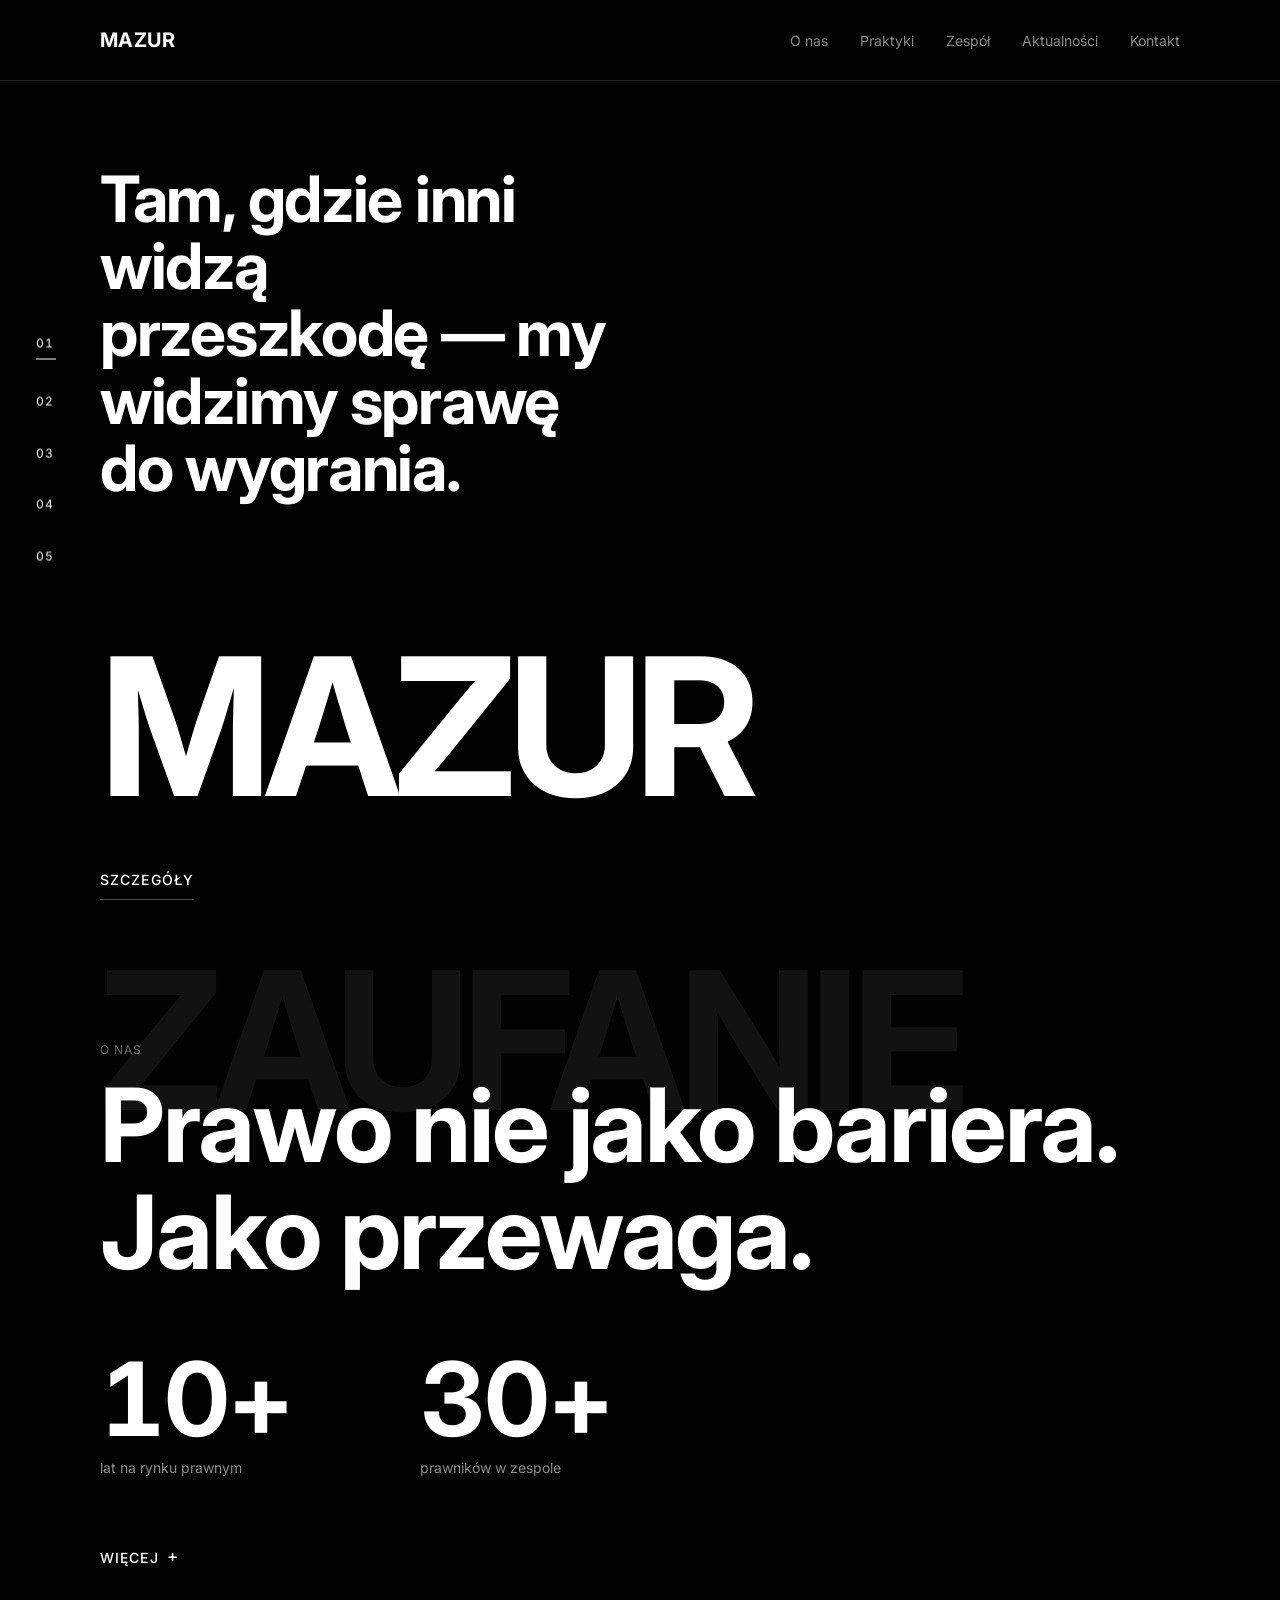
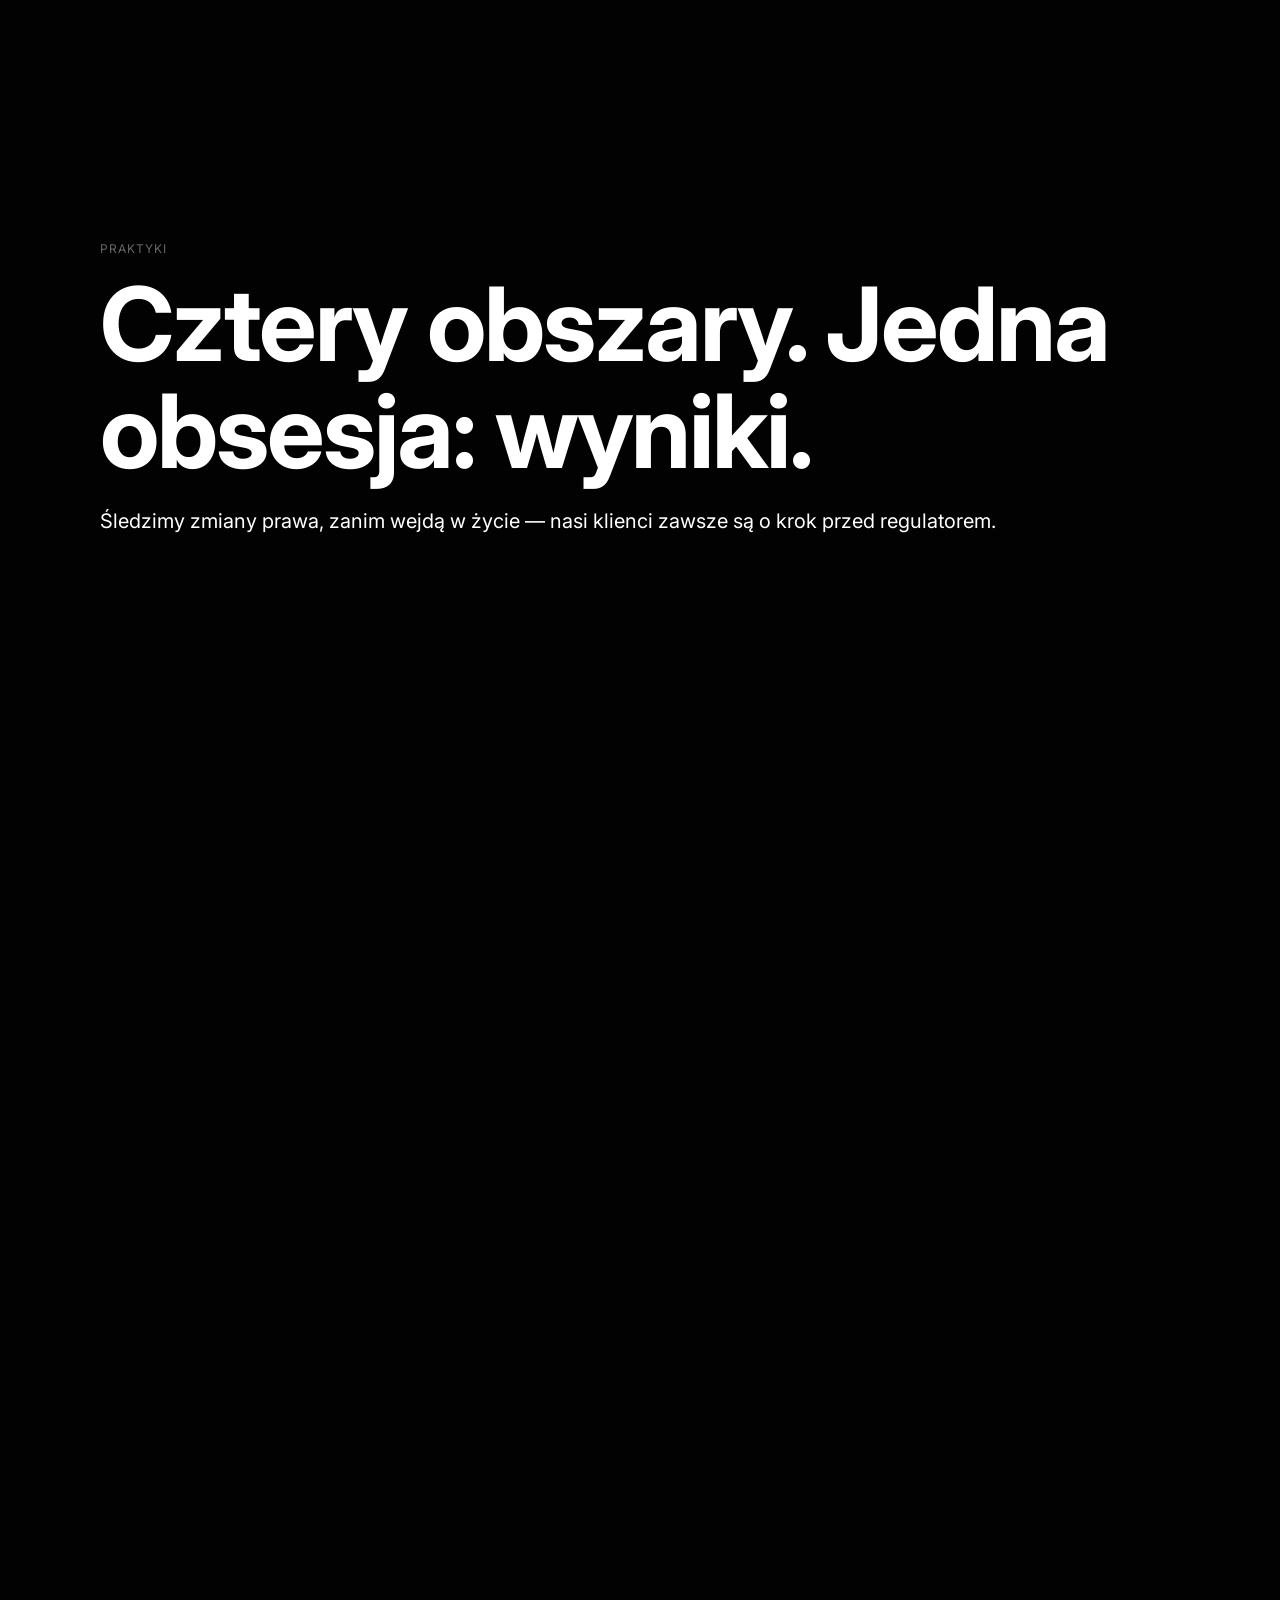
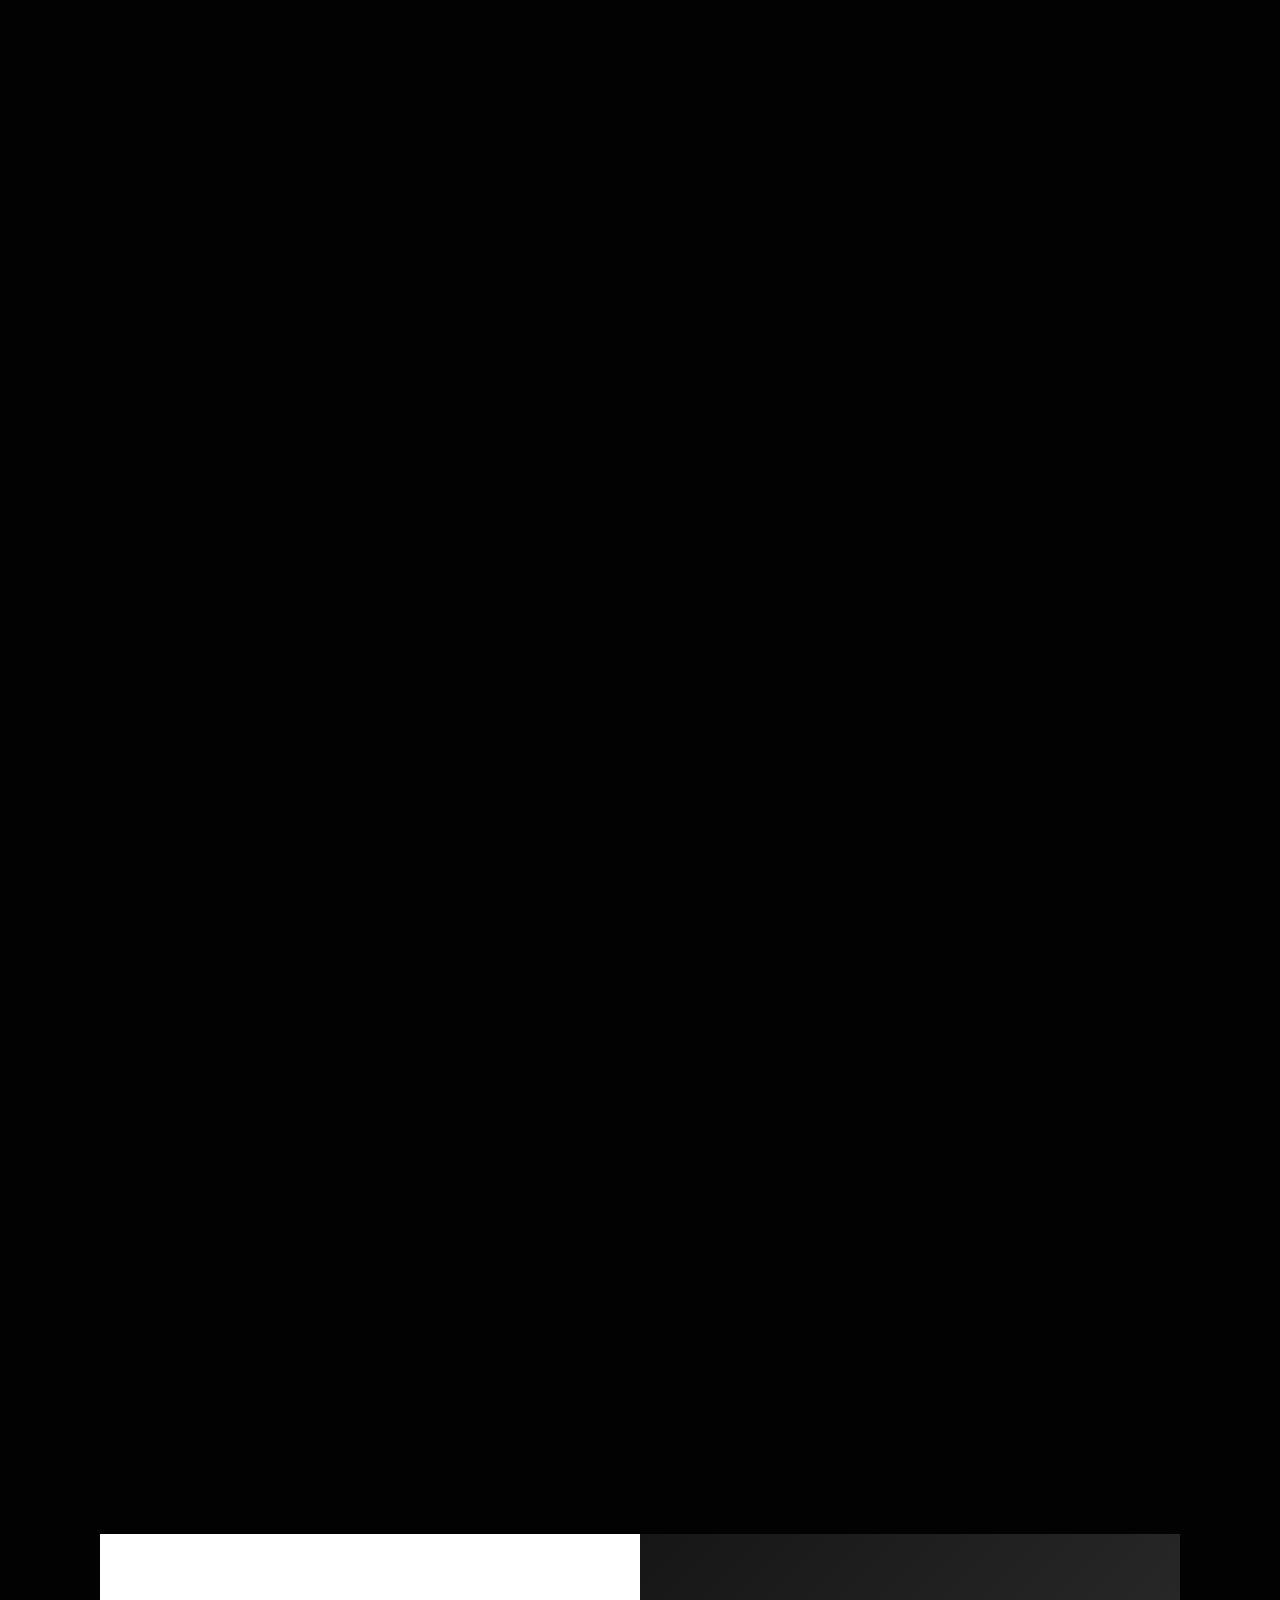
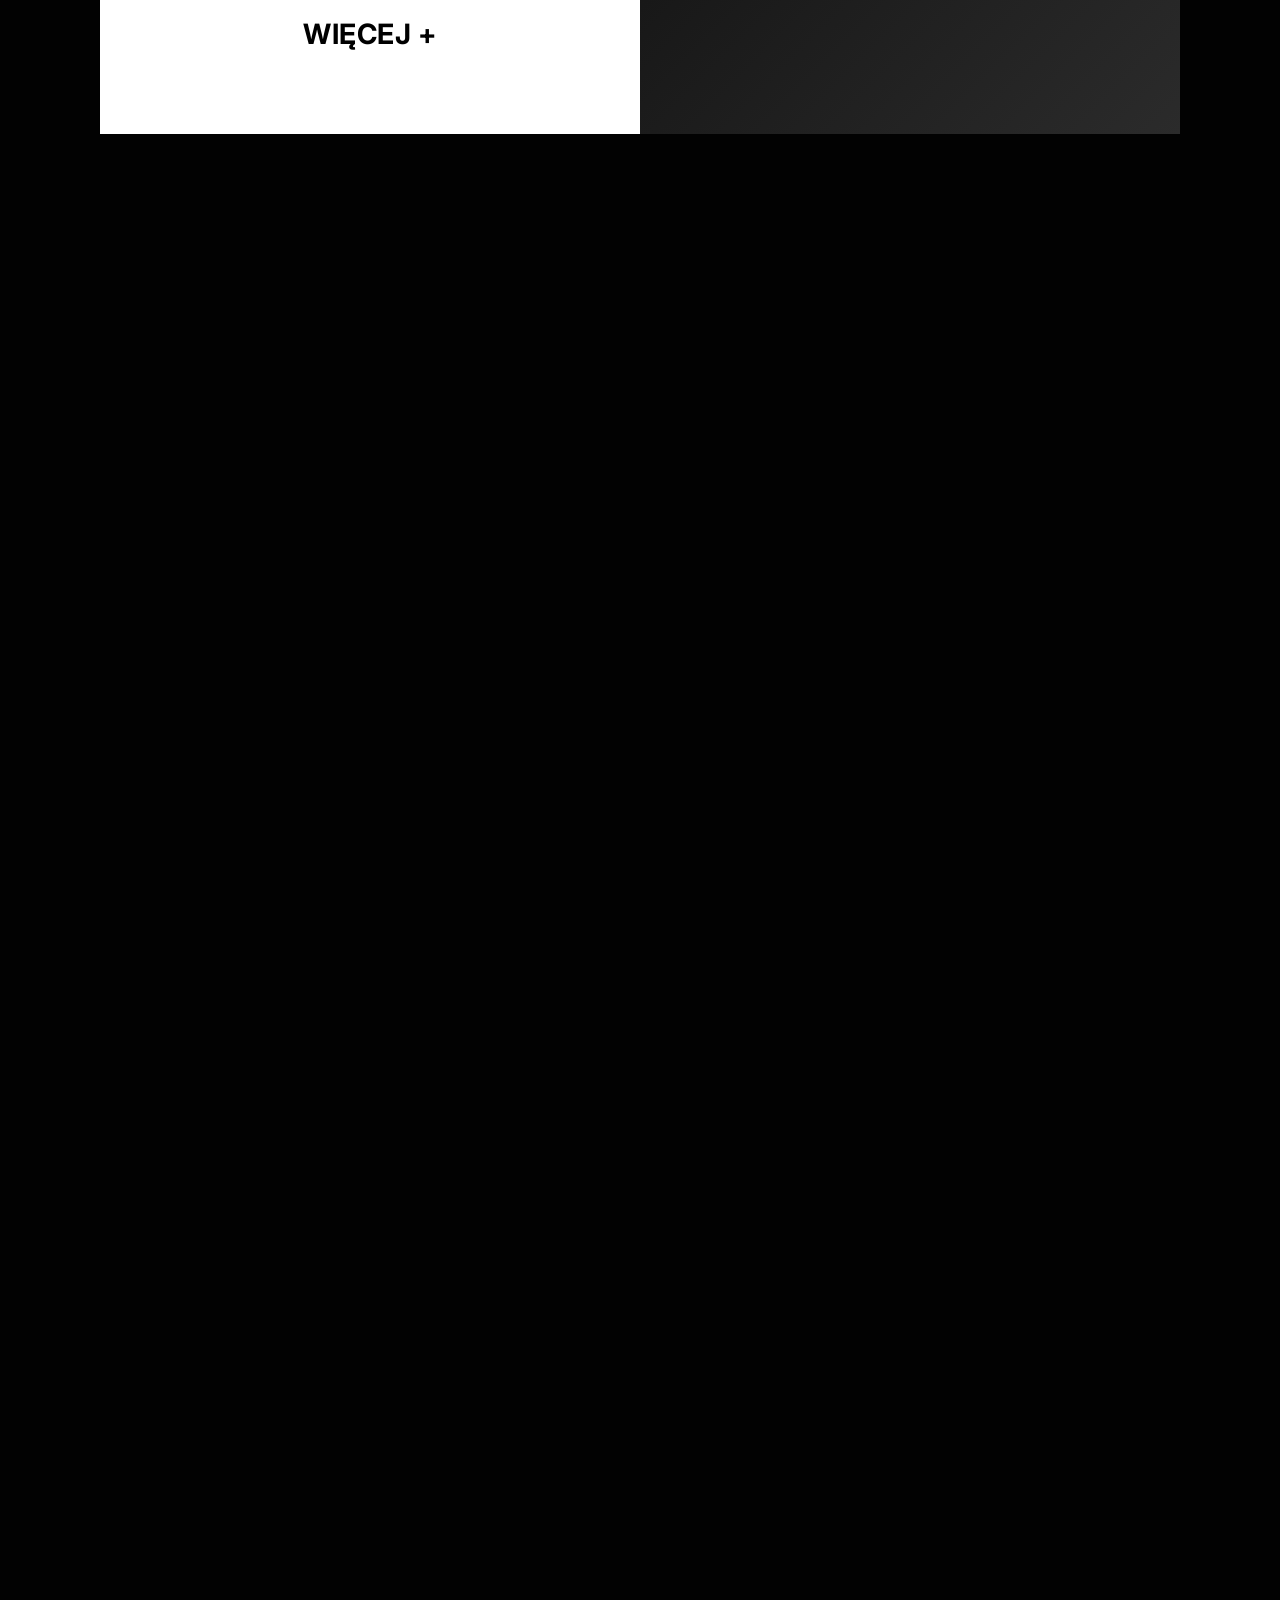
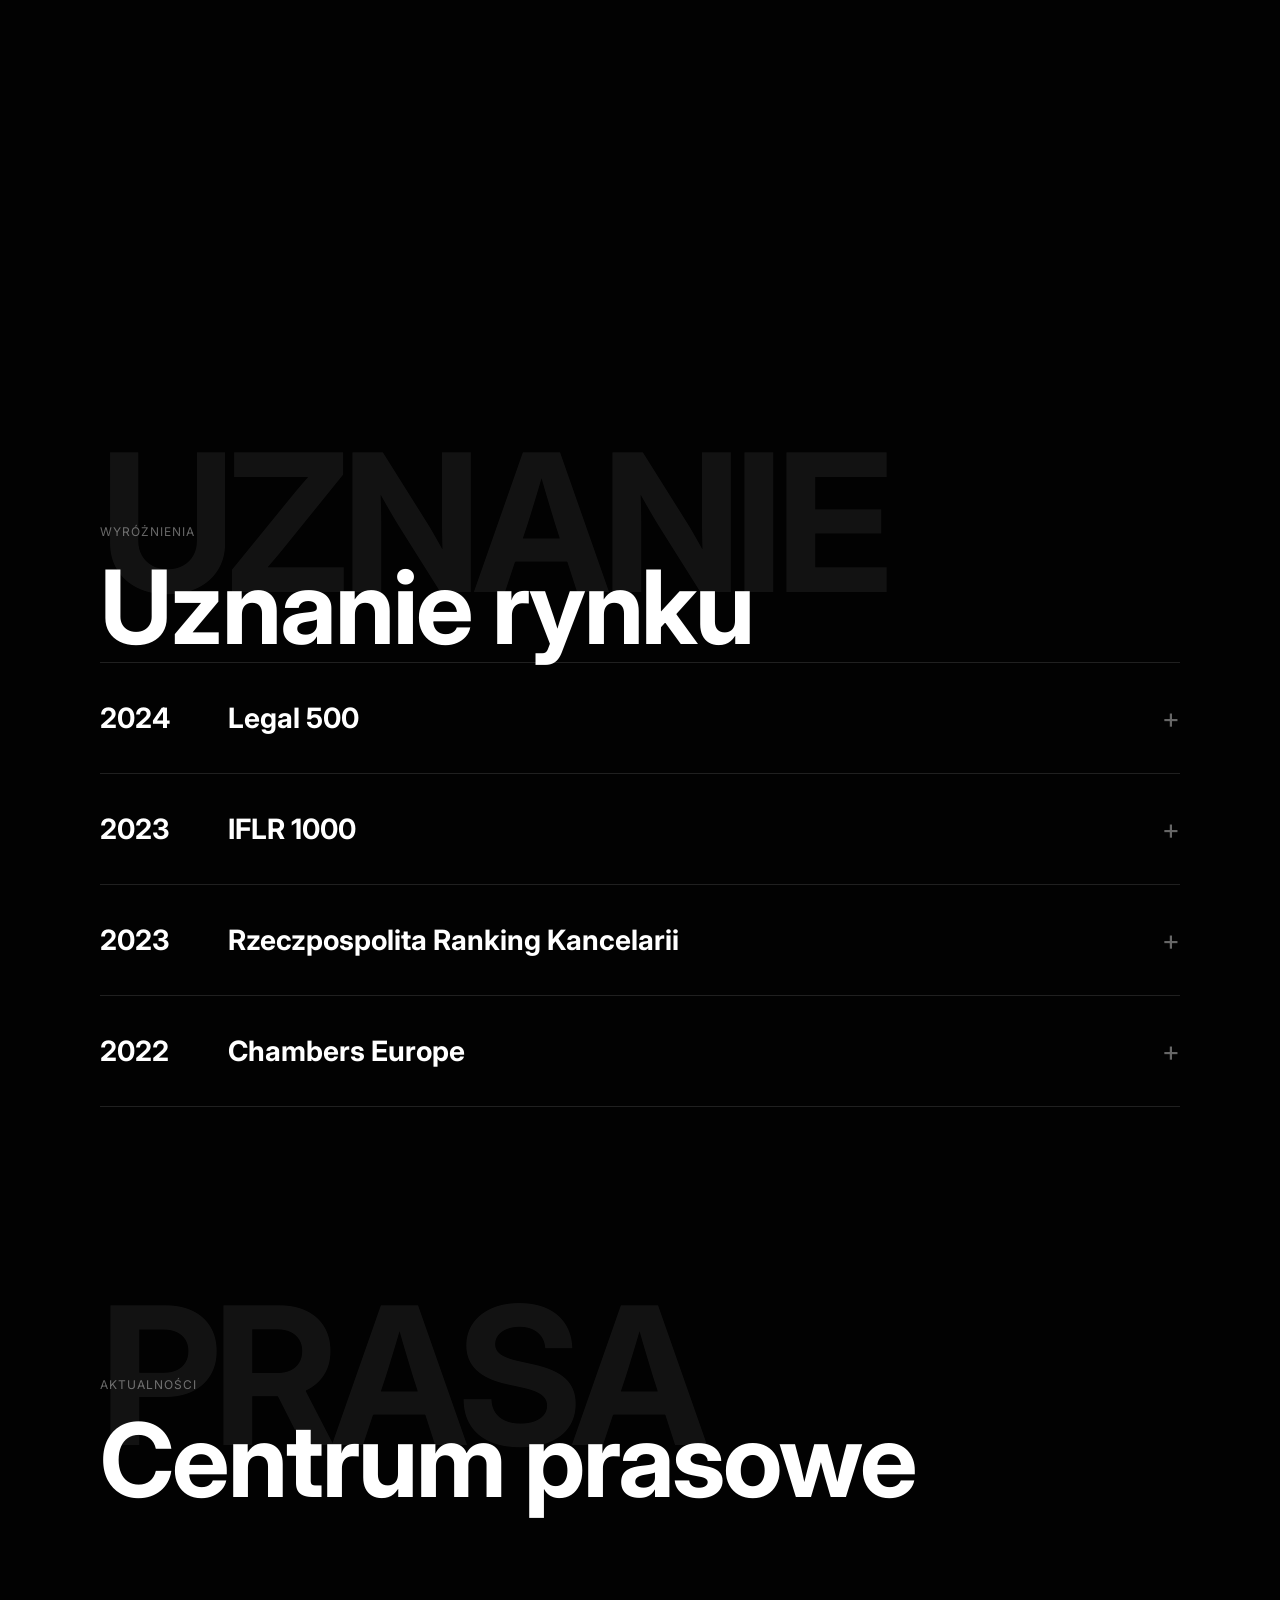
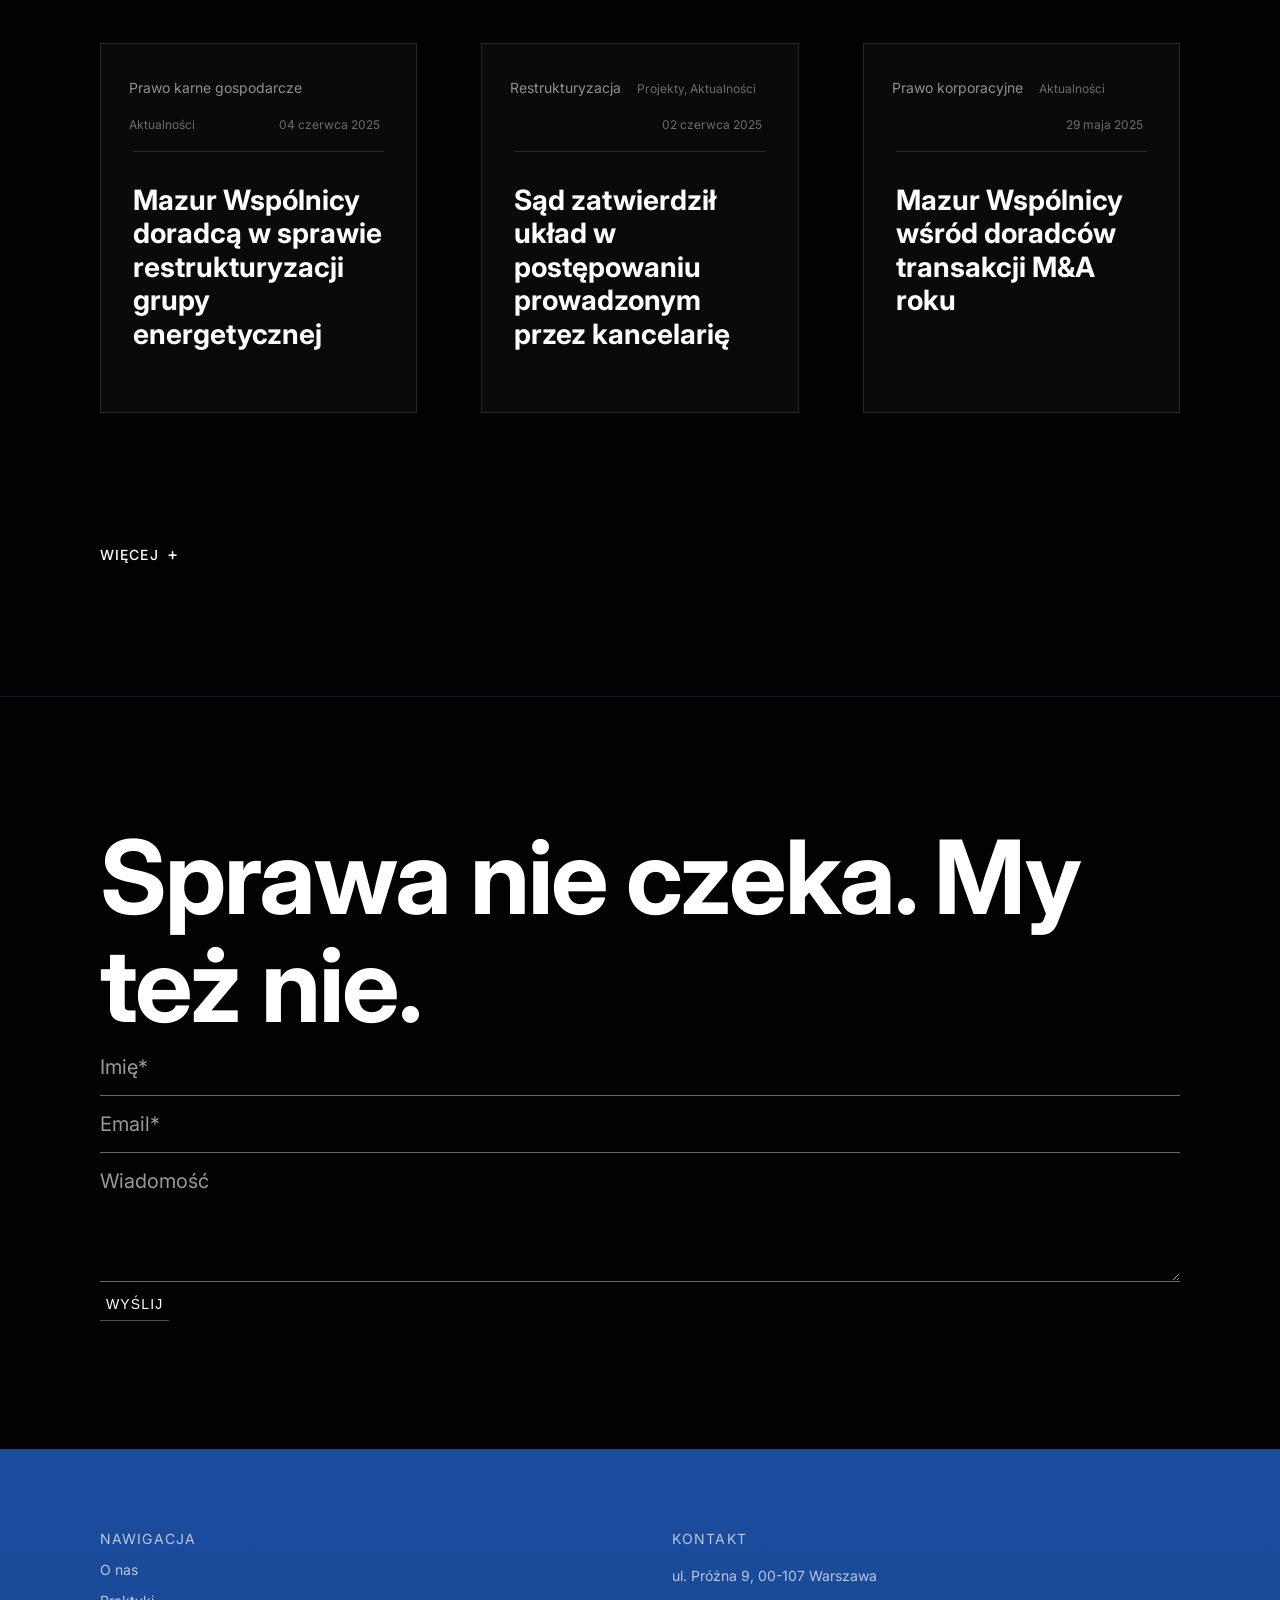
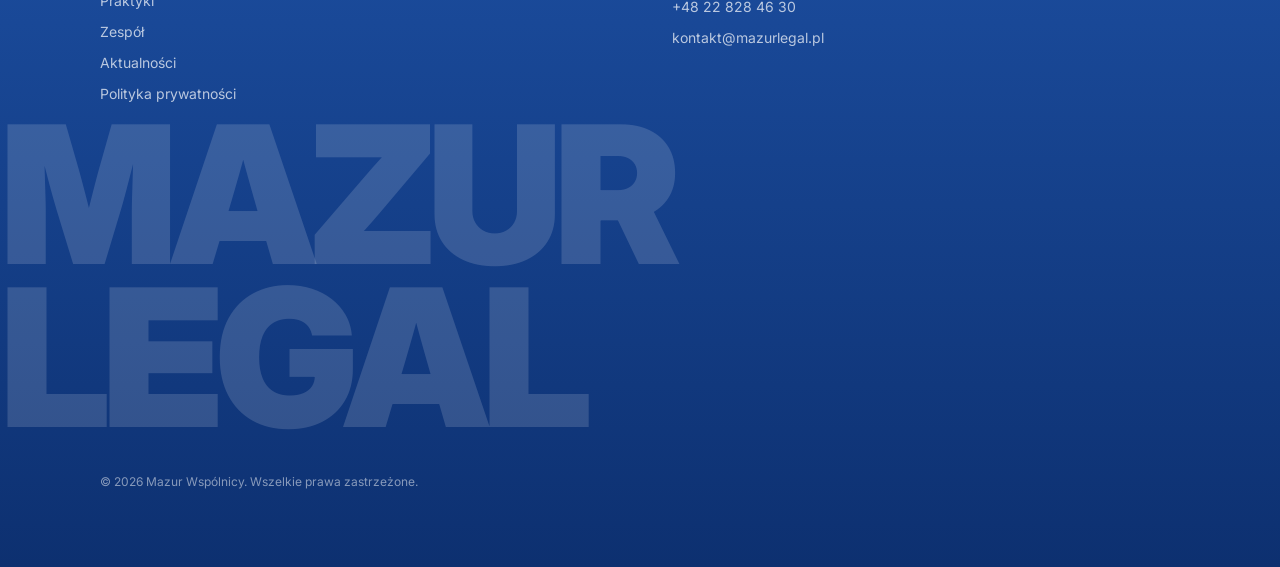
==== commit deba1b9c: "Replace placeholder phone numbers with realistic Warsaw numbers Kancelaria: +48 22 828 46 30; Mazur:" ====
--- a/index.html
+++ b/index.html
@@ -339,7 +339,7 @@
     <p class="f-caption">Partner Zarządzający · Spory sądowe</p>
     <dl class="partner-contacts">
       <dt>Telefon</dt>
-      <dd><a href="tel:+48220000001">+48 22 000 00 01</a></dd>
+      <dd><a href="tel:+48228284631">+48 22 828 46 31</a></dd>
       <dt>Email</dt>
       <dd><a href="mailto:a.mazur@mazurlegal.pl">a.mazur@mazurlegal.pl</a></dd>
     </dl>
@@ -357,7 +357,7 @@
     <p class="f-caption">Partner · Prawo karne gospodarcze</p>
     <dl class="partner-contacts">
       <dt>Telefon</dt>
-      <dd><a href="tel:+48220000002">+48 22 000 00 02</a></dd>
+      <dd><a href="tel:+48228284634">+48 22 828 46 34</a></dd>
       <dt>Email</dt>
       <dd><a href="mailto:t.lewandowski@mazurlegal.pl">t.lewandowski@mazurlegal.pl</a></dd>
     </dl>
@@ -375,7 +375,7 @@
     <p class="f-caption">Partner · Prawo korporacyjne i M&amp;A</p>
     <dl class="partner-contacts">
       <dt>Telefon</dt>
-      <dd><a href="tel:+48220000003">+48 22 000 00 03</a></dd>
+      <dd><a href="tel:+48228284637">+48 22 828 46 37</a></dd>
       <dt>Email</dt>
       <dd><a href="mailto:j.kowalczyk@mazurlegal.pl">j.kowalczyk@mazurlegal.pl</a></dd>
     </dl>
@@ -513,7 +513,7 @@
       <div>
         <p class="f-meta">Kontakt</p>
         <p>ul. Próżna 9, 00-107 Warszawa</p>
-        <a href="tel:+48220000000">+48 22 000 00 00</a>
+        <a href="tel:+48228284630">+48 22 828 46 30</a>
         <a href="mailto:kontakt@mazurlegal.pl">kontakt@mazurlegal.pl</a>
       </div>
     </div>
